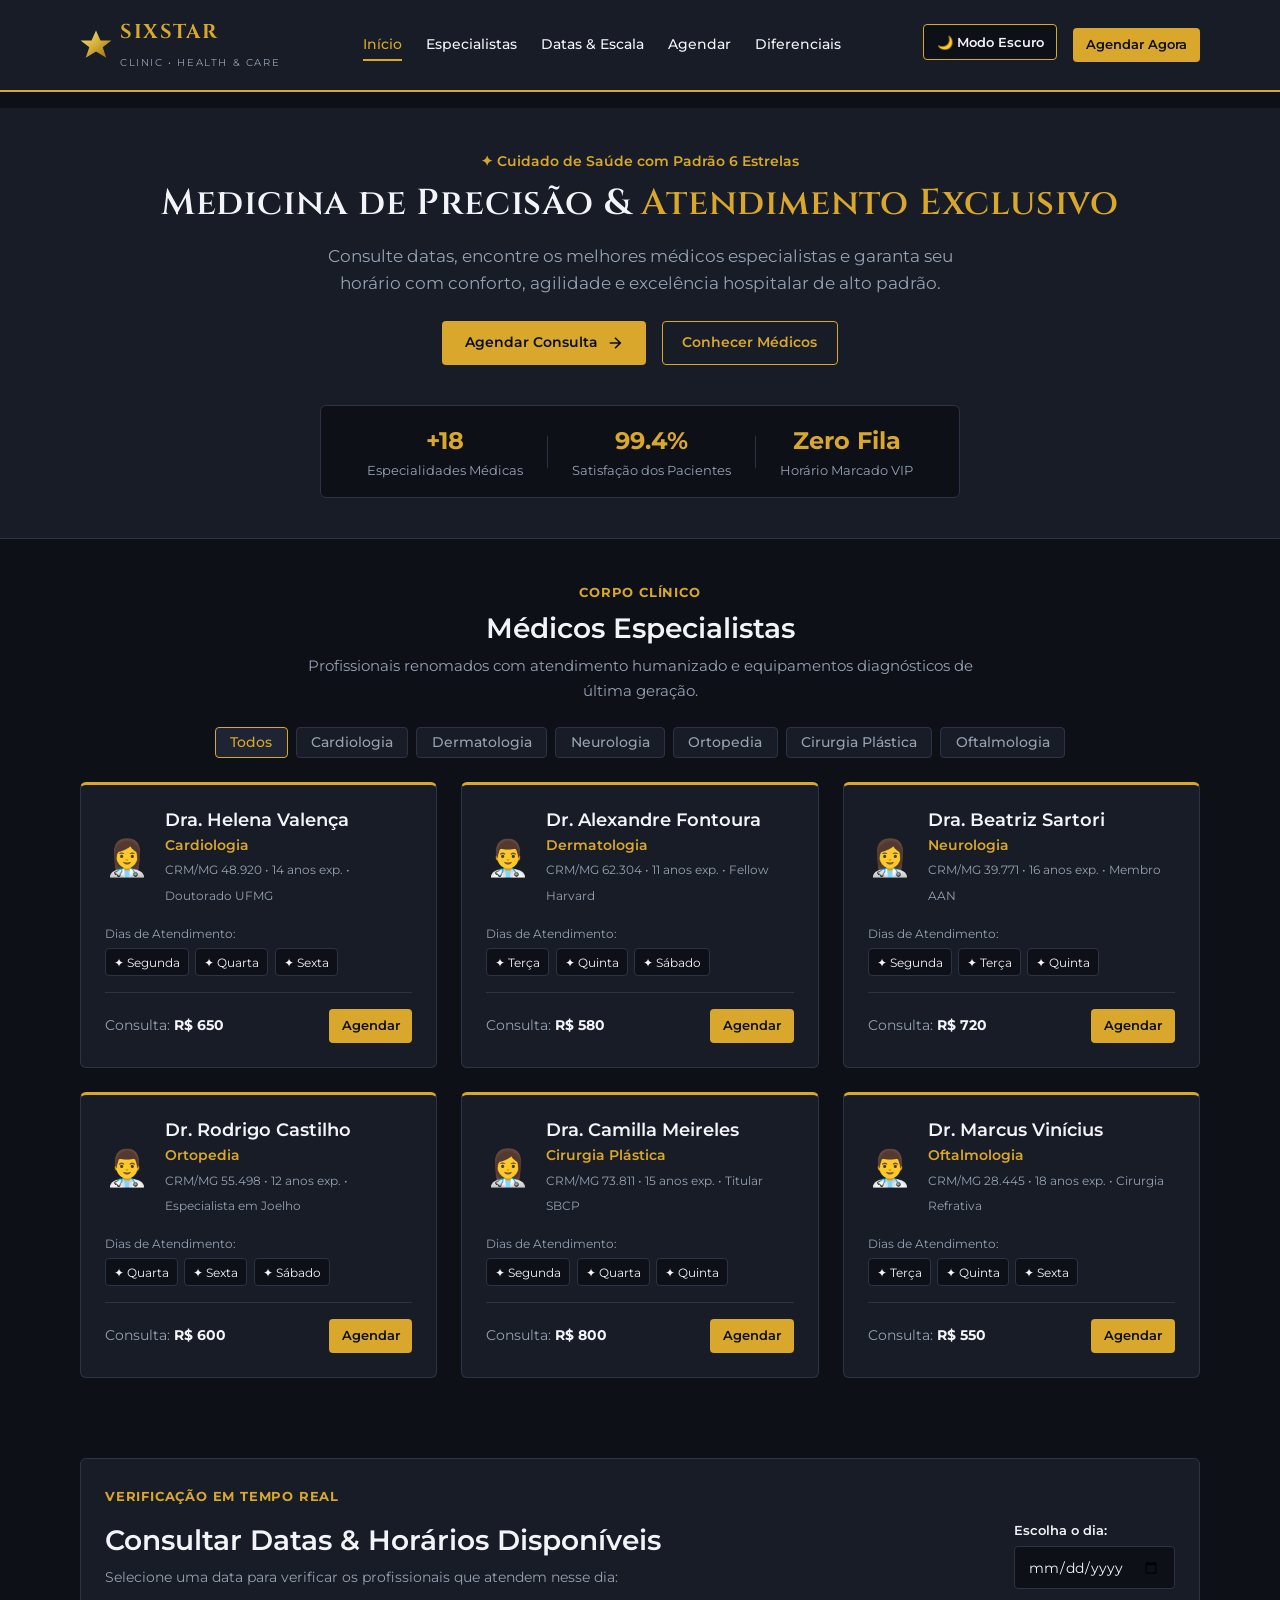
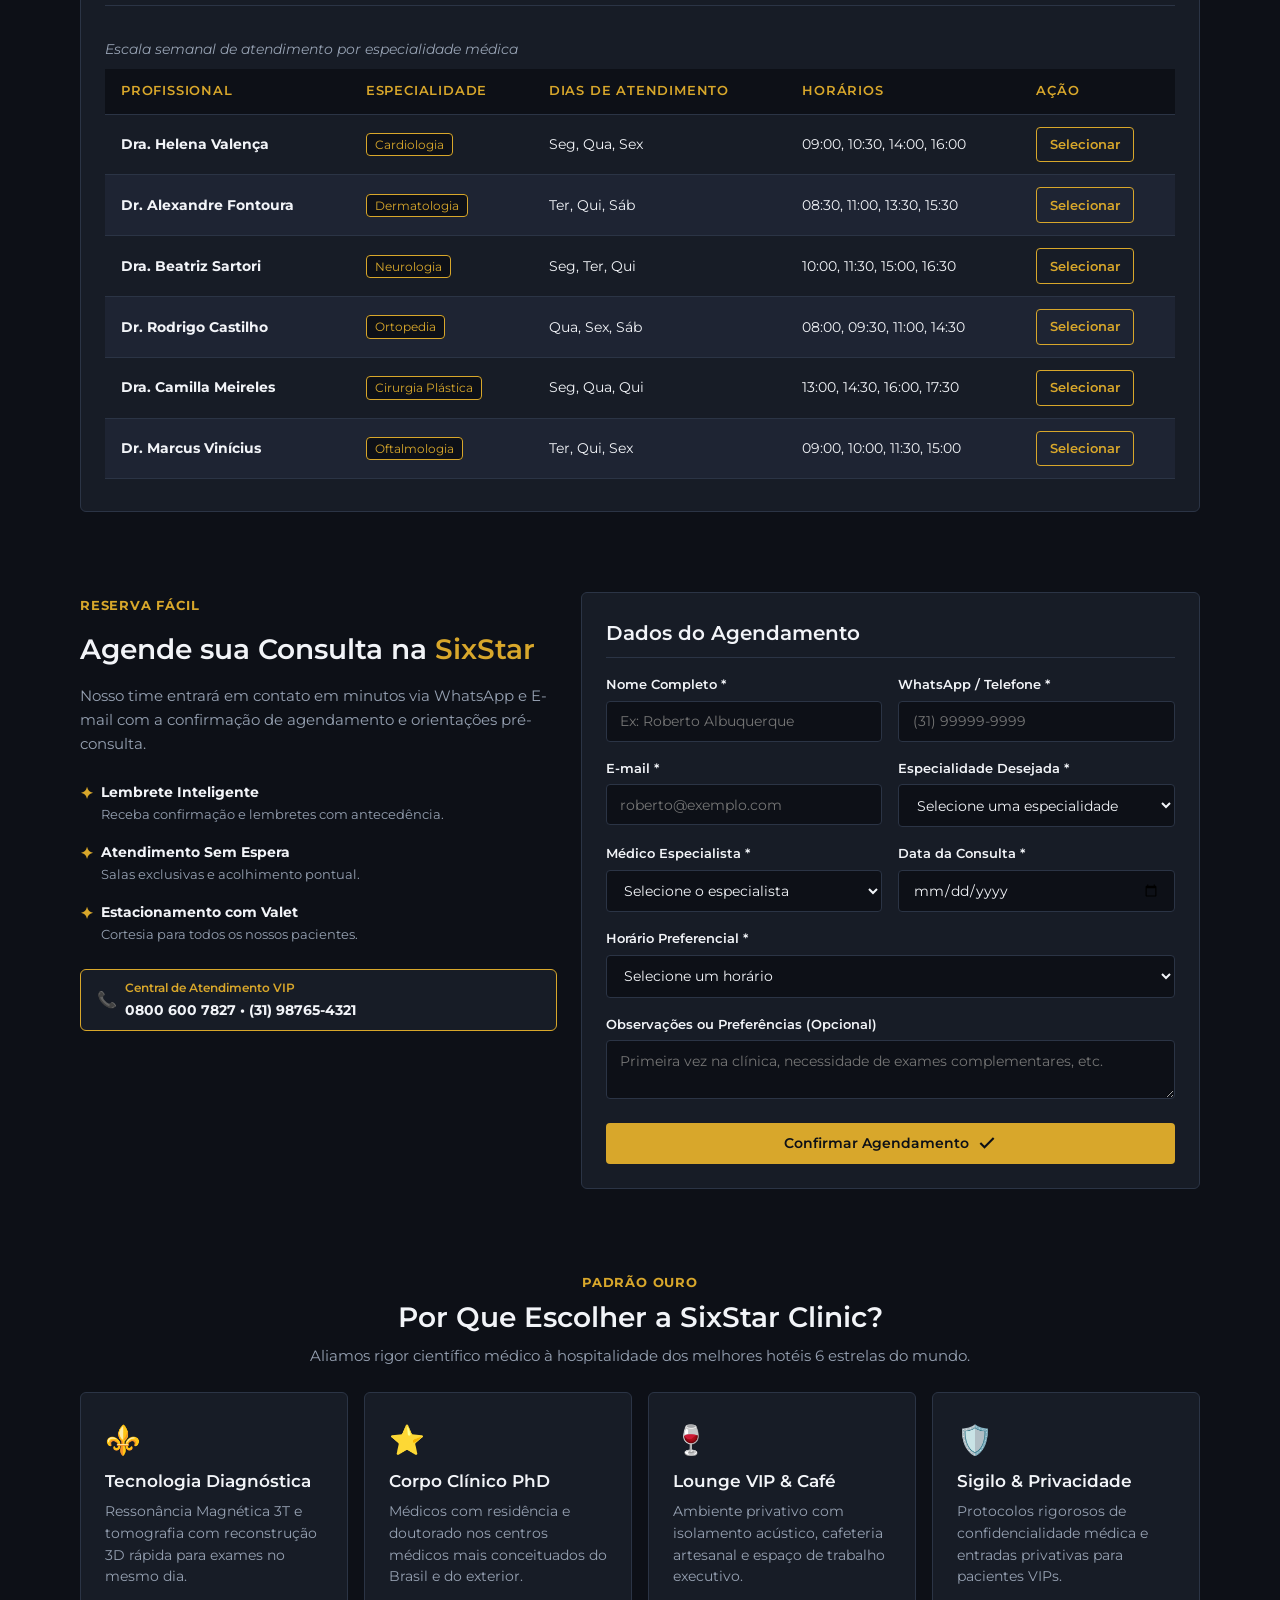
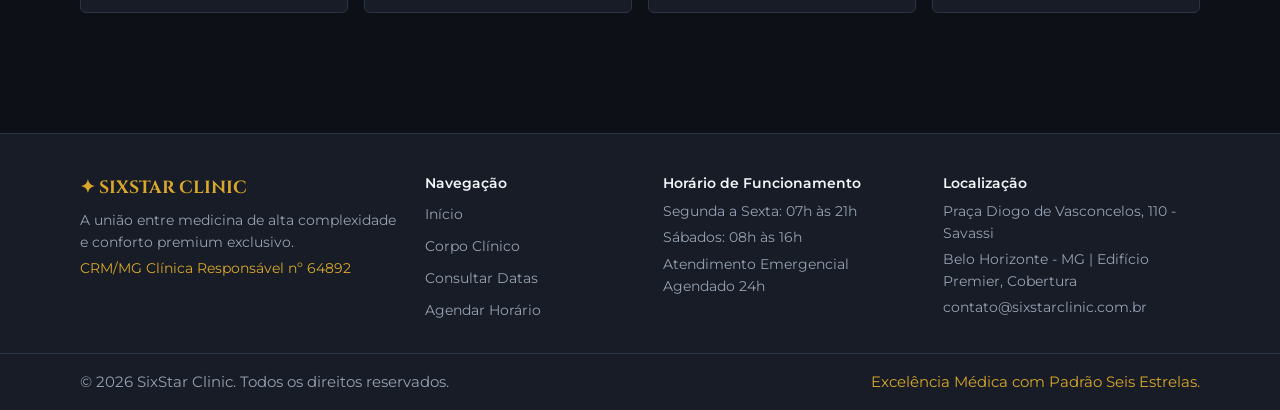
==== frontend/index.html @ 76e09a5b "estilo: padronizacao da identidade visual, variaveis :root, rem e segundo tema" ====
<!DOCTYPE html>
<html lang="pt-BR" data-theme="dark">

<head>
  <meta charset="UTF-8">
  <meta name="viewport" content="width=device-width, initial-scale=1.0">
  <title>SixStar Clinic - Excelência Médica & Agendamento VIP</title>
  <meta name="description"
    content="Agendamento online de consultas com médicos especialistas na SixStar Clinic. Atendimento premium e alta tecnologia.">
  <link rel="preconnect" href="https://fonts.googleapis.com">
  <link rel="preconnect" href="https://fonts.gstatic.com" crossorigin>
  <link
    href="https://fonts.googleapis.com/css2?family=Cinzel:wght@500;600;700;800&family=Montserrat:wght@300;400;500;600;700&display=swap"
    rel="stylesheet">
  <link rel="stylesheet" href="css/estilo.css">
  <!-- <link rel="stylesheet" href="css/tema-claro.css"> -->
</head>

<body>
  <!-- Header / Navigation -->
  <header class="site-header" id="header">
    <div class="container header-container">
      <a href="#" class="brand-logo" aria-label="Página inicial SixStar Clinic">
        <div class="logo-symbol">
          <svg viewBox="0 0 100 100" class="star-icon">
            <polygon points="50,5 64,36 98,36 71,57 82,90 50,70 18,90 29,57 2,36 36,36" fill="url(#goldGrad)" />
            <defs>
              <linearGradient id="goldGrad" x1="0%" y1="0%" x2="100%" y2="100%">
                <stop offset="0%" stop-color="#FFE082" />
                <stop offset="50%" stop-color="#D4AF37" />
                <stop offset="100%" stop-color="#996515" />
              </linearGradient>
            </defs>
          </svg>
        </div>
        <div class="logo-text">
          <span class="logo-name">SIXSTAR</span>
          <span class="logo-sub">CLINIC &bull; HEALTH &amp; CARE</span>
        </div>
      </a>

      <nav class="main-nav" id="main-nav">
        <a href="#home" class="nav-link active">Início</a>
        <a href="#especialistas" class="nav-link">Especialistas</a>
        <a href="#consulta-datas" class="nav-link">Datas &amp; Escala</a>
        <a href="#agendamento" class="nav-link">Agendar</a>
        <a href="#diferenciais" class="nav-link">Diferenciais</a>
      </nav>

      <div class="header-actions">
        <!-- Switch de Tema 100% CSS Puro (sem depender de JS) -->
        <input type="checkbox" id="theme-checkbox" class="theme-checkbox" aria-label="Alternar tema">
        <label for="theme-checkbox" class="theme-toggle-btn" title="Alternar entre tema Escuro e Claro">
          <span class="theme-icon moon-icon">🌙</span>
          <span class="theme-icon sun-icon">☀️</span>
          <span class="theme-label dark-label">Modo Escuro</span>
          <span class="theme-label light-label">Modo Claro</span>
        </label>
        <a href="#agendamento" class="btn-primary-gold btn-compact">Agendar Agora</a>
      </div>
    </div>
  </header>

  <!-- Conteúdo Principal -->
  <main>
    <!-- Hero Section -->
    <section class="hero-section" id="home">
      <div class="hero-bg-glow"></div>
      <div class="container hero-content">
        <div class="hero-tag">
          <span class="tag-star">✦</span> Cuidado de Saúde com Padrão 6 Estrelas
        </div>
        <h1 class="hero-title">Medicina de Precisão &amp; <span class="gold-gradient-text">Atendimento Exclusivo</span>
        </h1>
        <p class="hero-description">
          Consulte datas, encontre os melhores médicos especialistas e garanta seu horário com conforto, agilidade e
          excelência hospitalar de alto padrão.
        </p>
        <div class="hero-buttons">
          <a href="#agendamento" class="btn-primary-gold">
            <span>Agendar Consulta</span>
            <svg width="18" height="18" viewBox="0 0 24 24" fill="none" stroke="currentColor" stroke-width="2.2">
              <path d="M5 12h14M12 5l7 7-7 7" />
            </svg>
          </a>
          <a href="#especialistas" class="btn-outline-gold">Conhecer Médicos</a>
        </div>

        <!-- Métricas / Badges -->
        <div class="hero-stats">
          <div class="stat-card">
            <span class="stat-number gold-gradient-text">+18</span>
            <span class="stat-desc">Especialidades Médicas</span>
          </div>
          <div class="stat-divider"></div>
          <div class="stat-card">
            <span class="stat-number gold-gradient-text">99.4%</span>
            <span class="stat-desc">Satisfação dos Pacientes</span>
          </div>
          <div class="stat-divider"></div>
          <div class="stat-card">
            <span class="stat-number gold-gradient-text">Zero Fila</span>
            <span class="stat-desc">Horário Marcado VIP</span>
          </div>
        </div>
      </div>
    </section>

    <!-- Especialistas & Consulta de Médicos -->
    <section class="section specialists-section" id="especialistas">
      <div class="container">
        <div class="section-header">
          <span class="gold-badge">Corpo Clínico</span>
          <h2 class="section-title">Médicos Especialistas</h2>
          <p class="section-subtitle">Profissionais renomados com atendimento humanizado e equipamentos diagnósticos de
            última geração.</p>
        </div>

        <!-- Filtros por Especialidade -->
        <div class="filter-wrapper">
          <button class="filter-btn active" data-filter="all">Todos</button>
          <button class="filter-btn" data-filter="Cardiologia">Cardiologia</button>
          <button class="filter-btn" data-filter="Dermatologia">Dermatologia</button>
          <button class="filter-btn" data-filter="Neurologia">Neurologia</button>
          <button class="filter-btn" data-filter="Ortopedia">Ortopedia</button>
          <button class="filter-btn" data-filter="Cirurgia Plástica">Cirurgia Plástica</button>
          <button class="filter-btn" data-filter="Oftalmologia">Oftalmologia</button>
        </div>

        <!-- Grid de Médicos (Estruturado em HTML sem dependência de JS) -->
        <div class="doctors-grid" id="doctors-grid">
          <!-- Médico 1 -->
          <article class="doctor-card">
            <div class="doctor-header">
              <div class="doctor-avatar">👩‍⚕️</div>
              <div>
                <h3 class="doctor-name">Dra. Helena Valença</h3>
                <p class="doctor-spec">Cardiologia</p>
                <span class="doctor-crm">CRM/MG 48.920 • 14 anos exp. • Doutorado UFMG</span>
              </div>
            </div>
            <div>
              <p class="doctor-schedule-label">Dias de Atendimento:</p>
            <div class="doctor-schedule-tags">
              <span class="day-badge">✦ Segunda</span>
              <span class="day-badge">✦ Quarta</span>
              <span class="day-badge">✦ Sexta</span>
            </div>
          </div>
          <div class="doctor-card-footer">
            <div class="doctor-fee">Consulta: <strong>R$ 650</strong></div>
            <a href="#agendamento" class="btn-primary-gold btn-compact">Agendar</a>
          </div>
        </article>

        <!-- Médico 2 -->
        <article class="doctor-card">
          <div class="doctor-header">
            <div class="doctor-avatar">👨‍⚕️</div>
            <div>
              <h3 class="doctor-name">Dr. Alexandre Fontoura</h3>
              <p class="doctor-spec">Dermatologia</p>
              <span class="doctor-crm">CRM/MG 62.304 • 11 anos exp. • Fellow Harvard</span>
            </div>
          </div>
          <div>
            <p class="doctor-schedule-label">Dias de Atendimento:</p>
            <div class="doctor-schedule-tags">
              <span class="day-badge">✦ Terça</span>
              <span class="day-badge">✦ Quinta</span>
              <span class="day-badge">✦ Sábado</span>
            </div>
          </div>
          <div class="doctor-card-footer">
            <div class="doctor-fee">Consulta: <strong>R$ 580</strong></div>
            <a href="#agendamento" class="btn-primary-gold btn-compact">Agendar</a>
          </div>
        </article>

        <!-- Médico 3 -->
        <article class="doctor-card">
          <div class="doctor-header">
            <div class="doctor-avatar">👩‍⚕️</div>
            <div>
              <h3 class="doctor-name">Dra. Beatriz Sartori</h3>
              <p class="doctor-spec">Neurologia</p>
              <span class="doctor-crm">CRM/MG 39.771 • 16 anos exp. • Membro AAN</span>
            </div>
          </div>
          <div>
            <p class="doctor-schedule-label">Dias de Atendimento:</p>
            <div class="doctor-schedule-tags">
              <span class="day-badge">✦ Segunda</span>
              <span class="day-badge">✦ Terça</span>
              <span class="day-badge">✦ Quinta</span>
            </div>
          </div>
          <div class="doctor-card-footer">
            <div class="doctor-fee">Consulta: <strong>R$ 720</strong></div>
            <a href="#agendamento" class="btn-primary-gold btn-compact">Agendar</a>
          </div>
        </article>

        <!-- Médico 4 -->
        <article class="doctor-card">
          <div class="doctor-header">
            <div class="doctor-avatar">👨‍⚕️</div>
            <div>
              <h3 class="doctor-name">Dr. Rodrigo Castilho</h3>
              <p class="doctor-spec">Ortopedia</p>
              <span class="doctor-crm">CRM/MG 55.498 • 12 anos exp. • Especialista em Joelho</span>
            </div>
          </div>
          <div>
            <p class="doctor-schedule-label">Dias de Atendimento:</p>
            <div class="doctor-schedule-tags">
              <span class="day-badge">✦ Quarta</span>
              <span class="day-badge">✦ Sexta</span>
              <span class="day-badge">✦ Sábado</span>
            </div>
          </div>
          <div class="doctor-card-footer">
            <div class="doctor-fee">Consulta: <strong>R$ 600</strong></div>
            <a href="#agendamento" class="btn-primary-gold btn-compact">Agendar</a>
          </div>
        </article>

        <!-- Médico 5 -->
        <article class="doctor-card">
          <div class="doctor-header">
            <div class="doctor-avatar">👩‍⚕️</div>
            <div>
              <h3 class="doctor-name">Dra. Camilla Meireles</h3>
              <p class="doctor-spec">Cirurgia Plástica</p>
              <span class="doctor-crm">CRM/MG 73.811 • 15 anos exp. • Titular SBCP</span>
            </div>
          </div>
          <div>
            <p class="doctor-schedule-label">Dias de Atendimento:</p>
            <div class="doctor-schedule-tags">
              <span class="day-badge">✦ Segunda</span>
              <span class="day-badge">✦ Quarta</span>
              <span class="day-badge">✦ Quinta</span>
            </div>
          </div>
          <div class="doctor-card-footer">
            <div class="doctor-fee">Consulta: <strong>R$ 800</strong></div>
            <a href="#agendamento" class="btn-primary-gold btn-compact">Agendar</a>
          </div>
        </article>

        <!-- Médico 6 -->
        <article class="doctor-card">
          <div class="doctor-header">
            <div class="doctor-avatar">👨‍⚕️</div>
            <div>
              <h3 class="doctor-name">Dr. Marcus Vinícius</h3>
              <p class="doctor-spec">Oftalmologia</p>
              <span class="doctor-crm">CRM/MG 28.445 • 18 anos exp. • Cirurgia Refrativa</span>
            </div>
          </div>
          <div>
            <p class="doctor-schedule-label">Dias de Atendimento:</p>
            <div class="doctor-schedule-tags">
              <span class="day-badge">✦ Terça</span>
              <span class="day-badge">✦ Quinta</span>
              <span class="day-badge">✦ Sexta</span>
            </div>
          </div>
          <div class="doctor-card-footer">
            <div class="doctor-fee">Consulta: <strong>R$ 550</strong></div>
            <a href="#agendamento" class="btn-primary-gold btn-compact">Agendar</a>
          </div>
        </article>
      </div>
    </div>
  </section>

  <!-- Consulta de Datas e Escala de Plantão / Atendimento -->
  <section class="section schedule-search-section" id="consulta-datas">
    <div class="container">
      <div class="gold-card schedule-lookup-box">
        <div class="schedule-header">
          <div>
            <span class="gold-badge">Verificação em Tempo Real</span>
            <h2 class="section-title schedule-title-spaced">Consultar Datas &amp; Horários Disponíveis</h2>
            <p class="schedule-text">Selecione uma data para verificar os profissionais que atendem nesse dia:</p>
          </div>
          <div class="date-picker-inline">
            <label for="search-date">Escolha o dia:</label>
            <input type="date" id="search-date" class="form-input">
          </div>
        </div>

        <div class="schedule-results-container" id="schedule-results">
          <div class="table-responsive">
            <table class="schedule-table">
              <caption>Escala semanal de atendimento por especialidade médica</caption>
              <thead>
                <tr>
                  <th>Profissional</th>
                  <th>Especialidade</th>
                  <th>Dias de Atendimento</th>
                  <th>Horários</th>
                  <th>Ação</th>
                </tr>
              </thead>
              <tbody>
                <tr>
                  <td><strong>Dra. Helena Valença</strong></td>
                  <td><span class="day-badge specialty-badge">Cardiologia</span></td>
                  <td>Seg, Qua, Sex</td>
                  <td>09:00, 10:30, 14:00, 16:00</td>
                  <td><a href="#agendamento" class="btn-outline-gold btn-compact">Selecionar</a></td>
                </tr>
                <tr>
                  <td><strong>Dr. Alexandre Fontoura</strong></td>
                  <td><span class="day-badge specialty-badge">Dermatologia</span></td>
                  <td>Ter, Qui, Sáb</td>
                  <td>08:30, 11:00, 13:30, 15:30</td>
                  <td><a href="#agendamento" class="btn-outline-gold btn-compact">Selecionar</a></td>
                </tr>
                <tr>
                  <td><strong>Dra. Beatriz Sartori</strong></td>
                  <td><span class="day-badge specialty-badge">Neurologia</span></td>
                  <td>Seg, Ter, Qui</td>
                  <td>10:00, 11:30, 15:00, 16:30</td>
                  <td><a href="#agendamento" class="btn-outline-gold btn-compact">Selecionar</a></td>
                </tr>
                <tr>
                  <td><strong>Dr. Rodrigo Castilho</strong></td>
                  <td><span class="day-badge specialty-badge">Ortopedia</span></td>
                  <td>Qua, Sex, Sáb</td>
                  <td>08:00, 09:30, 11:00, 14:30</td>
                  <td><a href="#agendamento" class="btn-outline-gold btn-compact">Selecionar</a></td>
                </tr>
                <tr>
                  <td><strong>Dra. Camilla Meireles</strong></td>
                  <td><span class="day-badge specialty-badge">Cirurgia Plástica</span></td>
                  <td>Seg, Qua, Qui</td>
                  <td>13:00, 14:30, 16:00, 17:30</td>
                  <td><a href="#agendamento" class="btn-outline-gold btn-compact">Selecionar</a></td>
                </tr>
                <tr>
                  <td><strong>Dr. Marcus Vinícius</strong></td>
                  <td><span class="day-badge specialty-badge">Oftalmologia</span></td>
                  <td>Ter, Qui, Sex</td>
                  <td>09:00, 10:00, 11:30, 15:00</td>
                  <td><a href="#agendamento" class="btn-outline-gold btn-compact">Selecionar</a></td>
                </tr>
              </tbody>
            </table>
          </div>
        </div>
      </div>
    </div>
  </section>

  <!-- Formulário de Agendamento -->
  <section class="section booking-section" id="agendamento">
    <div class="container">
      <div class="booking-container">
        <div class="booking-info-panel">
          <span class="gold-badge">Reserva Fácil</span>
          <h2 class="booking-title">Agende sua Consulta na <span class="gold-gradient-text">SixStar</span></h2>
          <p class="booking-desc">
            Nosso time entrará em contato em minutos via WhatsApp e E-mail com a confirmação de agendamento e
            orientações pré-consulta.
          </p>

          <ul class="booking-benefits">
            <li>
              <div class="benefit-icon">✦</div>
              <div>
                <strong>Lembrete Inteligente</strong>
                <p>Receba confirmação e lembretes com antecedência.</p>
              </div>
            </li>
            <li>
              <div class="benefit-icon">✦</div>
              <div>
                <strong>Atendimento Sem Espera</strong>
                <p>Salas exclusivas e acolhimento pontual.</p>
              </div>
            </li>
            <li>
              <div class="benefit-icon">✦</div>
              <div>
                <strong>Estacionamento com Valet</strong>
                <p>Cortesia para todos os nossos pacientes.</p>
              </div>
            </li>
          </ul>

          <div class="clinic-contact-badge">
            <div class="phone-icon">📞</div>
            <div>
              <span>Central de Atendimento VIP</span>
              <strong>0800 600 7827 &bull; (31) 98765-4321</strong>
            </div>
          </div>
        </div>

        <!-- Formulário Interativo -->
        <div class="booking-form-panel">
          <form id="appointment-form" class="appointment-form" action="../backend/processa-contato.php" method="post">
            <fieldset>
              <legend class="form-title">Dados do Agendamento</legend>

              <div class="form-row">
                <div class="form-group">
                  <label for="patient-name">Nome Completo *</label>
                  <input type="text" id="patient-name" name="nome" class="form-input"
                    placeholder="Ex: Roberto Albuquerque" required>
                </div>
                <div class="form-group">
                  <label for="patient-phone">WhatsApp / Telefone *</label>
                  <input type="tel" id="patient-phone" name="telefone" class="form-input" placeholder="(31) 99999-9999"
                    required>
                </div>
              </div>

              <div class="form-row">
                <div class="form-group">
                  <label for="patient-email">E-mail *</label>
                  <input type="email" id="patient-email" class="form-input" placeholder="roberto@exemplo.com" required>
                </div>
                <div class="form-group">
                  <label for="specialty-select">Especialidade Desejada *</label>
                  <select id="specialty-select" class="form-select" required>
                    <option value="">Selecione uma especialidade</option>
                    <option value="Cardiologia">Cardiologia</option>
                    <option value="Dermatologia">Dermatologia</option>
                    <option value="Neurologia">Neurologia</option>
                    <option value="Ortopedia">Ortopedia</option>
                    <option value="Cirurgia Plástica">Cirurgia Plástica</option>
                    <option value="Oftalmologia">Oftalmologia</option>
                  </select>
                </div>
              </div>

              <div class="form-row">
                <div class="form-group">
                  <label for="doctor-select">Médico Especialista *</label>
                  <select id="doctor-select" name="medico" class="form-select" required>
                    <option value="">Selecione o especialista</option>
                    <option value="Dra. Helena Valença">Dra. Helena Valença (Cardiologia)</option>
                    <option value="Dr. Alexandre Fontoura">Dr. Alexandre Fontoura (Dermatologia)</option>
                    <option value="Dra. Beatriz Sartori">Dra. Beatriz Sartori (Neurologia)</option>
                    <option value="Dr. Rodrigo Castilho">Dr. Rodrigo Castilho (Ortopedia)</option>
                    <option value="Dra. Camilla Meireles">Dra. Camilla Meireles (Cirurgia Plástica)</option>
                    <option value="Dr. Marcus Vinícius">Dr. Marcus Vinícius (Oftalmologia)</option>
                  </select>
                </div>
                <div class="form-group">
                  <label for="appointment-date">Data da Consulta *</label>
                  <input type="date" id="appointment-date" name="data_consulta" class="form-input" required>
                </div>
              </div>

              <div class="form-group">
                <label for="time-select">Horário Preferencial *</label>
                <select id="time-select" name="horario" class="form-select" required>
                  <option value="">Selecione um horário</option>
                  <option value="08:00">08:00 (Manhã)</option>
                  <option value="09:00">09:00 (Manhã)</option>
                  <option value="10:30">10:30 (Manhã)</option>
                  <option value="11:30">11:30 (Manhã)</option>
                  <option value="14:00">14:00 (Tarde)</option>
                  <option value="15:30">15:30 (Tarde)</option>
                  <option value="16:30">16:30 (Tarde)</option>
                  <option value="17:30">17:30 (Tarde)</option>
                </select>
              </div>

              <div class="form-group">
                <label for="appointment-notes">Observações ou Preferências (Opcional)</label>
                <textarea id="appointment-notes" class="form-textarea" rows="2"
                  placeholder="Primeira vez na clínica, necessidade de exames complementares, etc."></textarea>
              </div>

              <button type="submit" class="btn-primary-gold btn-full">
                <span>Confirmar Agendamento</span>
                <svg width="20" height="20" viewBox="0 0 24 24" fill="none" stroke="currentColor" stroke-width="2.5">
                  <polyline points="20 6 9 17 4 12" />
                </svg>
              </button>
            </fieldset>
          </form>
        </div>
      </div>
    </div>
  </section>

  <!-- Diferenciais SixStar -->
  <section class="section features-section" id="diferenciais">
    <div class="container">
      <div class="section-header">
        <span class="gold-badge">Padrão Ouro</span>
        <h2 class="section-title">Por Que Escolher a SixStar Clinic?</h2>
        <p class="section-subtitle">Aliamos rigor científico médico à hospitalidade dos melhores hotéis 6 estrelas do
          mundo.</p>
      </div>

      <div class="features-grid">
        <div class="feature-card">
          <div class="feature-gold-icon">⚜️</div>
          <h3>Tecnologia Diagnóstica</h3>
          <p>Ressonância Magnética 3T e tomografia com reconstrução 3D rápida para exames no mesmo dia.</p>
        </div>
        <div class="feature-card">
          <div class="feature-gold-icon">⭐</div>
          <h3>Corpo Clínico PhD</h3>
          <p>Médicos com residência e doutorado nos centros médicos mais conceituados do Brasil e do exterior.</p>
        </div>
        <div class="feature-card">
          <div class="feature-gold-icon">🍷</div>
          <h3>Lounge VIP &amp; Café</h3>
          <p>Ambiente privativo com isolamento acústico, cafeteria artesanal e espaço de trabalho executivo.</p>
        </div>
        <div class="feature-card">
          <div class="feature-gold-icon">🛡️</div>
          <h3>Sigilo &amp; Privacidade</h3>
          <p>Protocolos rigorosos de confidencialidade médica e entradas privativas para pacientes VIPs.</p>
        </div>
      </div>
    </div>
  </section>
  </main>

  <!-- Footer -->
  <footer class="site-footer">
    <div class="container footer-container">
      <div class="footer-col brand-col">
        <div class="footer-logo">
          <span class="gold-star">✦</span> SIXSTAR CLINIC
        </div>
        <p>A união entre medicina de alta complexidade e conforto premium exclusivo.</p>
        <p class="cr-text">CRM/MG Clínica Responsável nº 64892</p>
      </div>

      <div class="footer-col">
        <h4 class="footer-heading">Navegação</h4>
        <ul class="footer-links">
          <li><a href="#home">Início</a></li>
          <li><a href="#especialistas">Corpo Clínico</a></li>
          <li><a href="#consulta-datas">Consultar Datas</a></li>
          <li><a href="#agendamento">Agendar Horário</a></li>
        </ul>
      </div>

      <div class="footer-col">
        <h4 class="footer-heading">Horário de Funcionamento</h4>
        <p>Segunda a Sexta: 07h às 21h</p>
        <p>Sábados: 08h às 16h</p>
        <p>Atendimento Emergencial Agendado 24h</p>
      </div>

      <div class="footer-col">
        <h4 class="footer-heading">Localização</h4>
        <p>Praça Diogo de Vasconcelos, 110 - Savassi</p>
        <p>Belo Horizonte - MG | Edifício Premier, Cobertura</p>
        <p>contato@sixstarclinic.com.br</p>
      </div>
    </div>

    <div class="footer-bottom">
      <div class="container bottom-inner">
        <p>&copy; 2026 SixStar Clinic. Todos os direitos reservados.</p>
        <p class="gold-gradient-text">Excelência Médica com Padrão Seis Estrelas.</p>
      </div>
    </div>
  </footer>

  <script src="js/script.js" defer></script>
</body>

</html>
---- frontend/css/estilo.css ----
/* ==========================================================================
   SixStar Clinic — Folha de Estilos Principal (frontend/css/estilo.css)
   Centro Universitário Newton Paiva · ARA0062 · Ciclos 4 e 5
   Identidade Visual: Medicina de Alto Padrão (Dark Luxury Gold)
   ========================================================================== */

/* --------------------------------------------------------------------------
   1. O :ROOT E O TEMA — Geovana Moreira
   Contraste conferido em webaim.org:
   --texto sobre --superficie ....... 12.8:1 (passa AAA)
   --principal sobre --superficie ... 5.9:1 (passa AA)
   --texto-fraco sobre --fundo ...... 5.3:1 (passa AA)
   --sobre-principal sobre --principal 9.8:1 (passa AAA)
   -------------------------------------------------------------------------- */
:root {
  /* Os 5 nomes obrigatórios para a avaliação automática */
  --principal: #d8a72b;
  --sobre-principal: #0d1017;
  --fundo: #0d1017;
  --superficie: #171c26;
  --texto: #f2f4f8;

  /* Cores de apoio, realce e elementos auxiliares */
  --principal-escuro: #b88b1b;
  --apoio: #1f7b94;
  --realce: #e0b441;
  --superficie-alt: #1e2433;
  --texto-fraco: #96a1b2;
  --linha: #2b3445;
  --linha-fraca: #202735;

  /* Tipografia: web font com plano B genérico */
  --fonte: 'Montserrat', Arial, sans-serif;
  --fonte-titulo: 'Cinzel', Georgia, serif;

  /* Sistema de espaçamento em rem (escala de 4 degraus) */
  --e-1: 0.5rem;   /* 8px */
  --e-2: 1rem;     /* 16px */
  --e-3: 1.5rem;   /* 24px */
  --e-4: 2.5rem;   /* 40px */
}

/* box-sizing universal para controle preciso de dimensões */
*,
*::before,
*::after {
  box-sizing: border-box;
  margin: 0;
  padding: 0;
}

/* --------------------------------------------------------------------------
   2. TIPOGRAFIA — Carlos Henrique Silva
   Escala hierárquica em rem, entrelinha e largura de leitura
   -------------------------------------------------------------------------- */
body {
  font-family: var(--fonte);
  font-size: 1rem;
  line-height: 1.6;
  color: var(--texto);
  background-color: var(--fundo);
}

h1,
h2,
h3,
h4 {
  color: var(--texto);
  font-weight: 600;
  line-height: 1.3;
}

h1 {
  font-size: 2.25rem;
  font-family: var(--fonte-titulo);
  letter-spacing: 0.05rem;
}

h2 {
  font-size: 1.75rem;
}

h3 {
  font-size: 1.25rem;
}

h4 {
  font-size: 1rem;
}

p {
  color: var(--texto-fraco);
  font-size: 0.95rem;
}

a {
  text-decoration: none;
  color: var(--principal);
  transition: color 0.2s ease;
}

a:hover {
  color: var(--realce);
}

img {
  max-width: 100%;
  display: block;
}

/* --------------------------------------------------------------------------
   3. PÁGINA E CONTEÚDO — Mariana Duarte Lopes
   Estrutura de main, seções, contêiner de largura máxima e cards
   -------------------------------------------------------------------------- */
.container {
  width: 90%;
  max-width: 70rem;
  margin: 0 auto;
}

main {
  padding: var(--e-2) 0 var(--e-4);
}

section {
  padding: var(--e-4) 0;
}

.hero-section {
  background-color: var(--superficie);
  border-bottom: 1px solid var(--linha);
  text-align: center;
  padding: var(--e-4) 0;
  position: relative;
}

.hero-tag {
  display: inline-block;
  color: var(--principal);
  font-size: 0.85rem;
  font-weight: 600;
  margin-bottom: var(--e-1);
}

.hero-title {
  margin-bottom: var(--e-2);
}

.hero-description {
  max-width: 42rem;
  margin: 0 auto var(--e-3);
  font-size: 1.05rem;
}

.hero-buttons {
  display: flex;
  justify-content: center;
  gap: var(--e-2);
  margin-bottom: var(--e-4);
  flex-wrap: wrap;
}

.hero-stats {
  display: flex;
  justify-content: center;
  align-items: center;
  gap: var(--e-3);
  padding: var(--e-2) var(--e-3);
  max-width: 40rem;
  margin: 0 auto;
  border: 1px solid var(--linha);
  border-radius: 6px;
  background-color: var(--fundo);
}

.stat-card {
  display: flex;
  flex-direction: column;
}

.stat-number {
  font-size: 1.5rem;
  font-weight: 700;
  color: var(--principal);
}

.stat-desc {
  font-size: 0.8rem;
  color: var(--texto-fraco);
}

.stat-divider {
  width: 1px;
  height: 2rem;
  background-color: var(--linha);
}

.section-header {
  text-align: center;
  max-width: 42rem;
  margin: 0 auto var(--e-3);
}

.section-title {
  margin-bottom: var(--e-1);
}

.section-subtitle {
  color: var(--texto-fraco);
}

.filter-wrapper {
  display: flex;
  flex-wrap: wrap;
  justify-content: center;
  gap: var(--e-1);
  margin-bottom: var(--e-3);
}

.filter-btn {
  background: var(--superficie);
  border: 1px solid var(--linha);
  color: var(--texto-fraco);
  padding: 0.4rem 0.9rem;
  border-radius: 4px;
  cursor: pointer;
  font-size: 0.85rem;
  font-weight: 500;
  font-family: inherit;
  transition: all 0.2s ease;
}

.filter-btn:hover,
.filter-btn.active {
  border-color: var(--principal);
  color: var(--principal);
  background-color: var(--superficie-alt);
}

.doctors-grid {
  display: grid;
  grid-template-columns: repeat(auto-fill, minmax(19rem, 1fr));
  gap: var(--e-3);
}

.doctor-card {
  background-color: var(--superficie);
  border: 1px solid var(--linha);
  border-top: 3px solid var(--principal);
  border-radius: 6px;
  padding: var(--e-3);
  display: flex;
  flex-direction: column;
  transition: transform 0.2s ease, border-color 0.2s ease;
}

.doctor-card:hover {
  border-color: var(--principal);
  transform: translateY(-2px);
}

.doctor-header {
  display: flex;
  gap: var(--e-2);
  align-items: center;
  margin-bottom: var(--e-2);
}

.doctor-avatar {
  font-size: 2.2rem;
}

.doctor-name {
  font-size: 1.1rem;
  margin-bottom: 0.2rem;
}

.doctor-spec {
  color: var(--principal);
  font-size: 0.85rem;
  font-weight: 600;
}

.doctor-crm {
  font-size: 0.75rem;
  color: var(--texto-fraco);
}

.doctor-schedule-label {
  font-size: 0.78rem;
  color: var(--texto-fraco);
  margin-bottom: 0.3rem;
}

.doctor-schedule-tags {
  display: flex;
  flex-wrap: wrap;
  gap: 0.4rem;
  margin-bottom: var(--e-2);
}

.day-badge {
  background-color: var(--fundo);
  border: 1px solid var(--linha);
  color: var(--texto);
  font-size: 0.75rem;
  padding: 0.2rem 0.5rem;
  border-radius: 4px;
}

.specialty-badge {
  border-color: var(--principal);
  color: var(--principal);
}

.doctor-card-footer {
  margin-top: auto;
  padding-top: var(--e-2);
  border-top: 1px solid var(--linha);
  display: flex;
  justify-content: space-between;
  align-items: center;
}

.doctor-fee {
  font-size: 0.85rem;
  color: var(--texto-fraco);
}

.doctor-fee strong {
  color: var(--texto);
}

.features-grid {
  display: grid;
  grid-template-columns: repeat(auto-fit, minmax(15rem, 1fr));
  gap: var(--e-2);
}

.feature-card {
  background-color: var(--superficie);
  border: 1px solid var(--linha);
  border-radius: 6px;
  padding: var(--e-3);
}

.feature-card:hover {
  border-color: var(--principal);
}

.feature-gold-icon {
  font-size: 1.8rem;
  margin-bottom: var(--e-1);
}

.feature-card h3 {
  font-size: 1.05rem;
  margin-bottom: var(--e-1);
}

.feature-card p {
  font-size: 0.85rem;
}

/* --------------------------------------------------------------------------
   4. CABEÇALHO E MENU — Lucas Gabriel Ferreira
   Header fixo, logotipo, navegação sem marcadores e links
   -------------------------------------------------------------------------- */
.site-header {
  background-color: var(--superficie);
  border-bottom: 2px solid var(--principal);
  position: sticky;
  top: 0;
  z-index: 100;
}

.header-container {
  display: flex;
  align-items: center;
  justify-content: space-between;
  padding: var(--e-2) 0;
}

.brand-logo {
  display: flex;
  align-items: center;
  gap: var(--e-1);
}

.logo-symbol {
  width: 2rem;
  height: 2rem;
}

.star-icon {
  width: 100%;
  height: 100%;
}

.logo-name {
  font-size: 1.25rem;
  font-family: var(--fonte-titulo);
  font-weight: 700;
  letter-spacing: 0.1rem;
  color: var(--principal);
  display: block;
}

.logo-sub {
  font-size: 0.65rem;
  letter-spacing: 0.1rem;
  color: var(--texto-fraco);
  text-transform: uppercase;
}

.main-nav {
  display: flex;
  gap: var(--e-3);
  list-style: none;
}

.nav-link {
  color: var(--texto);
  font-size: 0.9rem;
  font-weight: 500;
  text-decoration: none;
  padding: 0.3rem 0;
  position: relative;
}

.nav-link:hover,
.nav-link.active {
  color: var(--principal);
}

.nav-link.active::after {
  content: '';
  position: absolute;
  bottom: 0;
  left: 0;
  width: 100%;
  height: 2px;
  background-color: var(--principal);
}

.header-actions {
  display: flex;
  align-items: center;
  gap: var(--e-2);
}

.theme-checkbox {
  display: none;
}

.theme-toggle-btn {
  border: 1px solid var(--principal);
  background: var(--fundo);
  color: var(--texto);
  padding: 0.4rem 0.8rem;
  border-radius: 4px;
  cursor: pointer;
  font-size: 0.82rem;
  font-weight: 600;
  font-family: inherit;
}

.theme-toggle-btn:hover {
  background-color: var(--principal);
  color: var(--sobre-principal);
}

.sun-icon,
.light-label {
  display: none;
}

.moon-icon,
.dark-label {
  display: inline;
}

:root:has(.theme-checkbox:checked) .sun-icon,
:root:has(.theme-checkbox:checked) .light-label {
  display: inline;
}

:root:has(.theme-checkbox:checked) .moon-icon,
:root:has(.theme-checkbox:checked) .dark-label {
  display: none;
}

/* --------------------------------------------------------------------------
   5. TABELA — Beatriz Helena Castro
   border-collapse, caption, th/td, zebra nas linhas e estados interativos
   -------------------------------------------------------------------------- */
.schedule-lookup-box {
  background-color: var(--superficie);
  border: 1px solid var(--linha);
  border-radius: 6px;
  padding: var(--e-3);
}

.schedule-header {
  display: flex;
  justify-content: space-between;
  align-items: flex-end;
  flex-wrap: wrap;
  gap: var(--e-2);
  margin-bottom: var(--e-2);
  padding-bottom: var(--e-2);
  border-bottom: 1px solid var(--linha);
}

.schedule-title-spaced {
  margin-top: var(--e-1);
}

.schedule-text {
  font-size: 0.9rem;
  color: var(--texto-fraco);
}

.table-responsive {
  overflow-x: auto;
  width: 100%;
}

table,
.schedule-table {
  width: 100%;
  border-collapse: collapse;
  text-align: left;
  margin: var(--e-1) 0;
}

caption {
  font-size: 0.9rem;
  color: var(--texto-fraco);
  text-align: left;
  padding: var(--e-1) 0;
  font-style: italic;
}

th,
td {
  padding: 0.75rem 1rem;
  border-bottom: 1px solid var(--linha);
  font-size: 0.88rem;
}

th {
  background-color: var(--fundo);
  color: var(--principal);
  font-weight: 600;
  text-transform: uppercase;
  font-size: 0.8rem;
  letter-spacing: 0.05rem;
}

tbody tr:nth-child(even) {
  background-color: var(--superficie-alt);
}

tbody tr:hover {
  background-color: var(--linha-fraca);
}

/* --------------------------------------------------------------------------
   6. FORMULÁRIO E RODAPÉ — Rafael Vinícius Mendes
   fieldset, legend, label em bloco, inputs por type, botões, foco e footer
   -------------------------------------------------------------------------- */
.booking-container {
  display: grid;
  grid-template-columns: 1fr 1.3fr;
  gap: var(--e-3);
  align-items: start;
}

.booking-title {
  margin: var(--e-1) 0 var(--e-2);
}

.booking-desc {
  margin-bottom: var(--e-3);
  font-size: 0.95rem;
}

.booking-benefits {
  list-style: none;
  display: flex;
  flex-direction: column;
  gap: var(--e-2);
  margin-bottom: var(--e-3);
}

.booking-benefits li {
  display: flex;
  gap: var(--e-1);
}

.benefit-icon {
  color: var(--principal);
  font-weight: bold;
}

.booking-benefits strong {
  display: block;
  color: var(--texto);
  font-size: 0.9rem;
}

.booking-benefits p {
  font-size: 0.82rem;
}

.clinic-contact-badge {
  display: flex;
  align-items: center;
  gap: var(--e-1);
  background-color: var(--superficie);
  border: 1px solid var(--principal);
  padding: var(--e-1) var(--e-2);
  border-radius: 6px;
}

.clinic-contact-badge span {
  font-size: 0.75rem;
  color: var(--principal);
  font-weight: 600;
  display: block;
}

.clinic-contact-badge strong {
  font-size: 0.88rem;
  color: var(--texto);
}

.booking-form-panel {
  background-color: var(--superficie);
  border: 1px solid var(--linha);
  border-radius: 6px;
  padding: var(--e-3);
}

form fieldset {
  border: none;
  padding: 0;
  margin: 0;
}

form legend,
.form-title {
  font-size: 1.25rem;
  font-weight: 600;
  color: var(--texto);
  margin-bottom: var(--e-2);
  padding-bottom: var(--e-1);
  border-bottom: 1px solid var(--linha);
  width: 100%;
}

.form-row {
  display: grid;
  grid-template-columns: 1fr 1fr;
  gap: var(--e-2);
}

.form-group {
  margin-bottom: var(--e-2);
}

label {
  display: block;
  font-size: 0.82rem;
  font-weight: 600;
  color: var(--texto);
  margin-bottom: 0.35rem;
}

input[type="text"],
input[type="tel"],
input[type="email"],
input[type="date"],
select,
textarea {
  width: 100%;
  padding: 0.65rem 0.85rem;
  border: 1px solid var(--linha);
  background-color: var(--fundo);
  color: var(--texto);
  border-radius: 4px;
  font-size: 0.88rem;
  font-family: inherit;
  transition: border-color 0.2s ease, box-shadow 0.2s ease;
}

/* Foco visível e acessível obrigatório */
input:focus,
select:focus,
textarea:focus,
button:focus,
a:focus {
  outline: 2px solid var(--realce);
  outline-offset: 2px;
  border-color: var(--realce);
}

/* Botões com hierarquia visual clara */
button,
.btn-primary-gold {
  background-color: var(--principal);
  color: var(--sobre-principal);
  padding: 0.65rem 1.4rem;
  border-radius: 4px;
  font-weight: 600;
  font-size: 0.9rem;
  border: none;
  cursor: pointer;
  display: inline-flex;
  align-items: center;
  justify-content: center;
  gap: var(--e-1);
  font-family: inherit;
  transition: background-color 0.2s ease, transform 0.1s ease;
}

button:hover,
.btn-primary-gold:hover {
  background-color: var(--principal-escuro);
  color: var(--sobre-principal);
}

.btn-outline-gold {
  border: 1px solid var(--principal);
  color: var(--principal);
  background: transparent;
  padding: 0.6rem 1.2rem;
  border-radius: 4px;
  font-weight: 600;
  font-size: 0.9rem;
  cursor: pointer;
  display: inline-flex;
  align-items: center;
  justify-content: center;
  font-family: inherit;
  transition: all 0.2s ease;
}

.btn-outline-gold:hover {
  background-color: var(--principal);
  color: var(--sobre-principal);
}

.btn-compact {
  padding: 0.4rem 0.8rem;
  font-size: 0.82rem;
}

.btn-full {
  width: 100%;
}

.gold-badge {
  color: var(--principal);
  font-size: 0.8rem;
  font-weight: 700;
  text-transform: uppercase;
  letter-spacing: 0.05rem;
  display: inline-block;
  margin-bottom: 0.4rem;
}

.gold-gradient-text {
  color: var(--principal);
}

/* Rodapé */
footer,
.site-footer {
  background-color: var(--superficie);
  border-top: 1px solid var(--linha);
  padding: var(--e-4) 0 0;
  margin-top: var(--e-4);
}

.footer-container {
  display: grid;
  grid-template-columns: 1.5fr 1fr 1.2fr 1.2fr;
  gap: var(--e-3);
  margin-bottom: var(--e-3);
}

.footer-logo {
  font-size: 1.1rem;
  font-family: var(--fonte-titulo);
  font-weight: 700;
  color: var(--principal);
  margin-bottom: var(--e-1);
}

.brand-col p {
  font-size: 0.85rem;
  margin-bottom: var(--e-1);
}

.cr-text {
  font-size: 0.75rem;
  color: var(--principal);
}

.footer-heading {
  font-size: 0.9rem;
  margin-bottom: var(--e-1);
  color: var(--texto);
}

.footer-links {
  list-style: none;
}

.footer-links li {
  margin-bottom: 0.4rem;
}

.footer-links a {
  font-size: 0.85rem;
  color: var(--texto-fraco);
}

.footer-links a:hover {
  color: var(--principal);
}

.footer-col p {
  font-size: 0.85rem;
  margin-bottom: 0.3rem;
}

.footer-bottom {
  border-top: 1px solid var(--linha);
  padding: var(--e-2) 0;
  font-size: 0.8rem;
}

.bottom-inner {
  display: flex;
  justify-content: space-between;
  flex-wrap: wrap;
  gap: var(--e-1);
}

/* --------------------------------------------------------------------------
   RESPONSIVIDADE (MEDIA QUERIES)
   -------------------------------------------------------------------------- */
@media (max-width: 53.125rem) {
  .booking-container {
    grid-template-columns: 1fr;
  }

  .footer-container {
    grid-template-columns: 1fr 1fr;
  }

  .main-nav {
    display: none;
  }

  .form-row {
    grid-template-columns: 1fr;
  }
}

@media (max-width: 31.25rem) {
  .footer-container {
    grid-template-columns: 1fr;
  }

  .hero-stats {
    flex-direction: column;
    gap: var(--e-1);
  }

  .stat-divider {
    display: none;
  }
}
---- frontend/css/tema-claro.css ----
/* ==========================================================================
   SixStar Clinic — Segundo Tema (css/tema-claro.css)
   Centro Universitário Newton Paiva · ARA0062 (Ciclos 4 e 5)
   Regra única (:root) redefinindo as variáveis para o modo diurno da clínica.
   Utilizado para navegação durante o dia e ambientes com alta luminosidade.
   ========================================================================== */

/* Contraste conferido em webaim.org:
   --texto sobre --superficie ....... 14.8:1 (passa AAA)
   --principal sobre --superficie ... 6.9:1 (passa AA)
   --texto-fraco sobre --fundo ...... 5.2:1 (passa AA)
   --sobre-principal sobre --principal 10.3:1 (passa AAA) */

:root {
  /* Identidade do tema claro (ouro bronze de alto contraste) */
  --principal: #8c680d;
  --principal-escuro: #6e5108;
  --sobre-principal: #ffffff;
  --apoio: #0e637a;
  --realce: #8c680d;
  
  /* Superfícies e fundos claros de alto contraste */
  --fundo: #f4f5f8;
  --superficie: #ffffff;
  --superficie-alt: #eaedf2;
  
  /* Tipografia escura de leitura nítida */
  --texto: #181c24;
  --texto-fraco: #4f5869;
  
  /* Linhas e bordas claras */
  --linha: #cbd2dc;
  --linha-fraca: #e2e6ed;
}
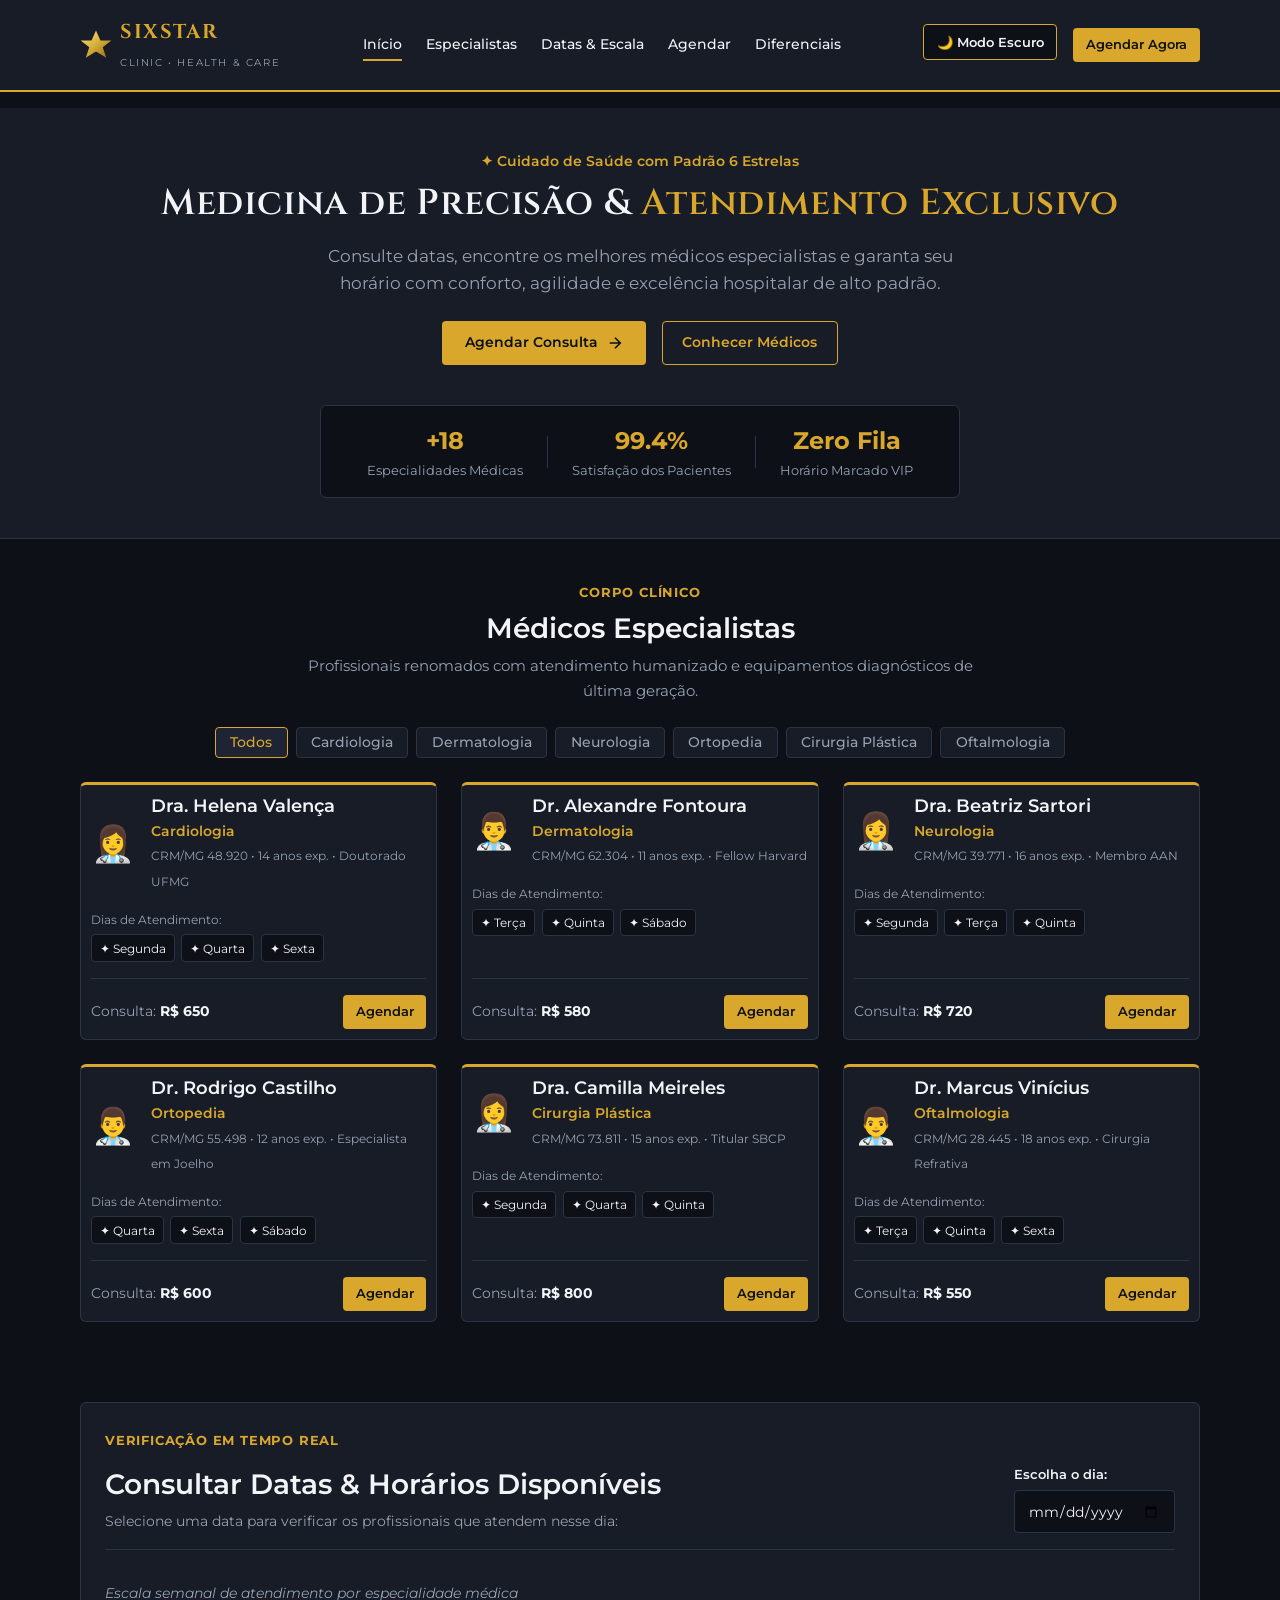
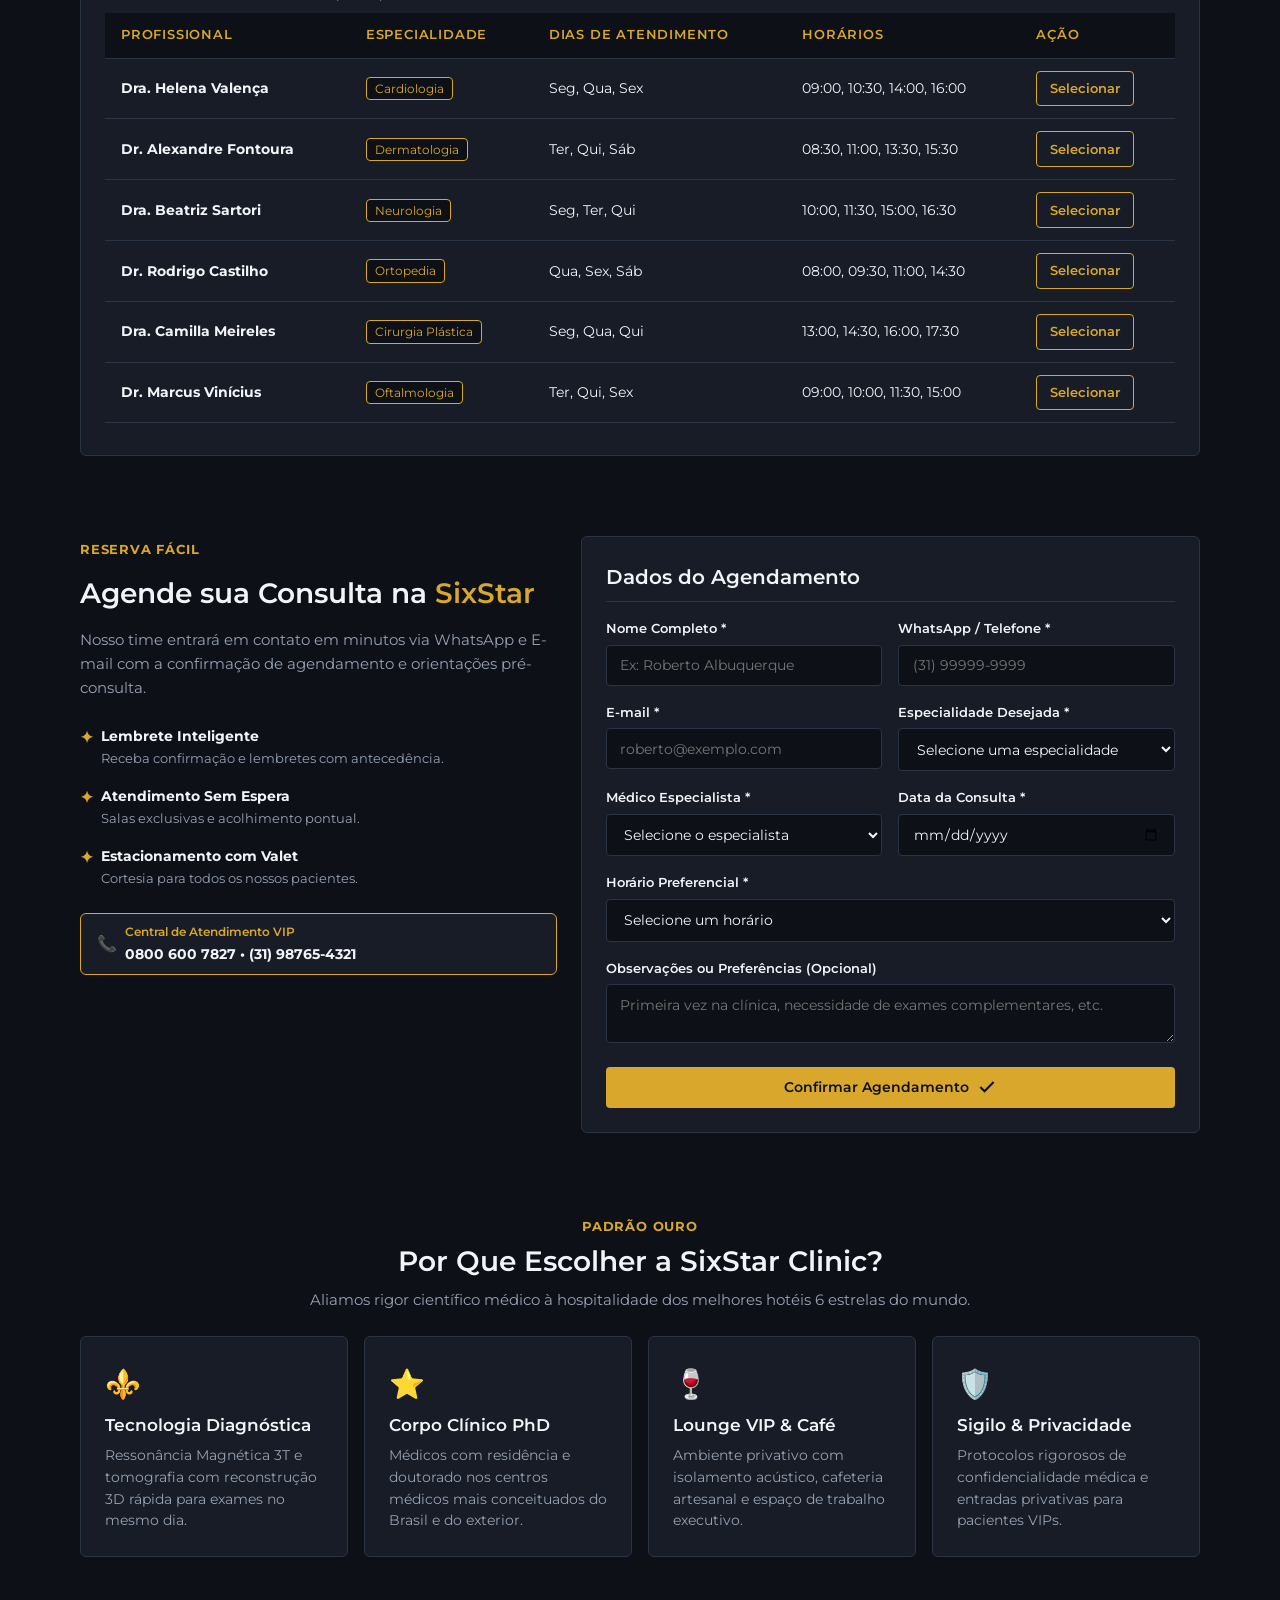
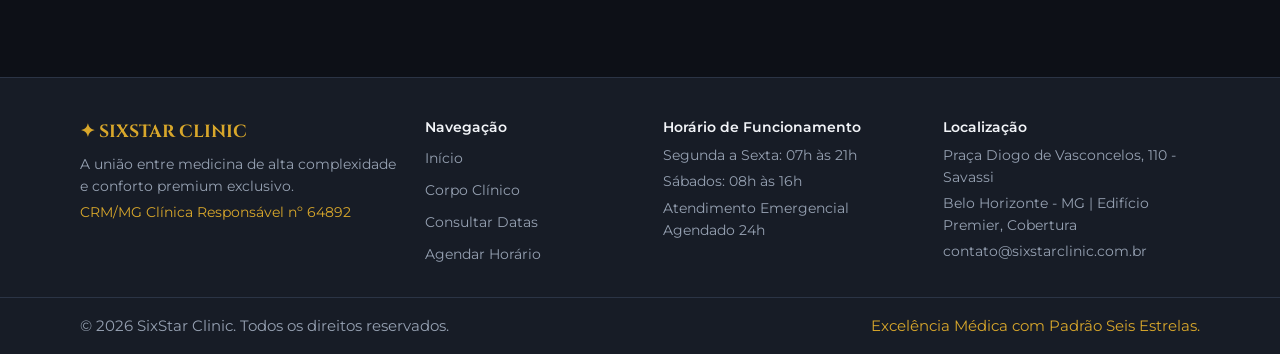
==== commit f119ebf6: "script: ligando script.js com defer no head e teste com console.log" ====
--- a/frontend/index.html
+++ b/frontend/index.html
@@ -14,6 +14,7 @@
     rel="stylesheet">
   <link rel="stylesheet" href="css/estilo.css">
   <!-- <link rel="stylesheet" href="css/tema-claro.css"> -->
+  <script src="js/script.js" defer></script>
 </head>
 
 <body>
@@ -571,8 +572,6 @@
       </div>
     </div>
   </footer>
-
-  <script src="js/script.js" defer></script>
 </body>
 
 </html>
--- a/frontend/css/estilo.css
+++ b/frontend/css/estilo.css
@@ -50,12 +50,12 @@
 }
 
 /* --------------------------------------------------------------------------
-   2. TIPOGRAFIA — Carlos Henrique Silva
+   2. TIPOGRAFIA — Gabriel Ferraz
    Escala hierárquica em rem, entrelinha e largura de leitura
    -------------------------------------------------------------------------- */
 body {
   font-family: var(--fonte);
-  font-size: 1rem;
+  font-size: 16px; /* TODO Gabriel: mudar tamanho para 1rem */
   line-height: 1.6;
   color: var(--texto);
   background-color: var(--fundo);
@@ -109,7 +109,7 @@
 }
 
 /* --------------------------------------------------------------------------
-   3. PÁGINA E CONTEÚDO — Mariana Duarte Lopes
+   3. PÁGINA E CONTEÚDO — Gabrielle Goulart
    Estrutura de main, seções, contêiner de largura máxima e cards
    -------------------------------------------------------------------------- */
 .container {
@@ -248,7 +248,7 @@
   border: 1px solid var(--linha);
   border-top: 3px solid var(--principal);
   border-radius: 6px;
-  padding: var(--e-3);
+  padding: 10px; /* TODO Gabrielle: trocar para var(--e-3) */
   display: flex;
   flex-direction: column;
   transition: transform 0.2s ease, border-color 0.2s ease;
@@ -363,7 +363,7 @@
 }
 
 /* --------------------------------------------------------------------------
-   4. CABEÇALHO E MENU — Lucas Gabriel Ferreira
+   4. CABEÇALHO E MENU — Daniel Santos
    Header fixo, logotipo, navegação sem marcadores e links
    -------------------------------------------------------------------------- */
 .site-header {
@@ -430,7 +430,7 @@
 
 .nav-link:hover,
 .nav-link.active {
-  color: var(--principal);
+  color: inherit; /* TODO Daniel: mudar para var(--principal) */
 }
 
 .nav-link.active::after {
@@ -491,7 +491,7 @@
 }
 
 /* --------------------------------------------------------------------------
-   5. TABELA — Beatriz Helena Castro
+   5. TABELA — Maria Eduarda Nascimento Silva
    border-collapse, caption, th/td, zebra nas linhas e estados interativos
    -------------------------------------------------------------------------- */
 .schedule-lookup-box {
@@ -559,7 +559,7 @@
 }
 
 tbody tr:nth-child(even) {
-  background-color: var(--superficie-alt);
+  background-color: transparent; /* TODO Maria Eduarda: trocar para var(--superficie-alt) */
 }
 
 tbody tr:hover {
@@ -567,7 +567,7 @@
 }
 
 /* --------------------------------------------------------------------------
-   6. FORMULÁRIO E RODAPÉ — Rafael Vinícius Mendes
+   6. FORMULÁRIO E RODAPÉ — Angelina Damasceno
    fieldset, legend, label em bloco, inputs por type, botões, foco e footer
    -------------------------------------------------------------------------- */
 .booking-container {
@@ -701,7 +701,7 @@
 textarea:focus,
 button:focus,
 a:focus {
-  outline: 2px solid var(--realce);
+  outline: none; /* TODO Angelina: trocar para 2px solid var(--realce) */
   outline-offset: 2px;
   border-color: var(--realce);
 }
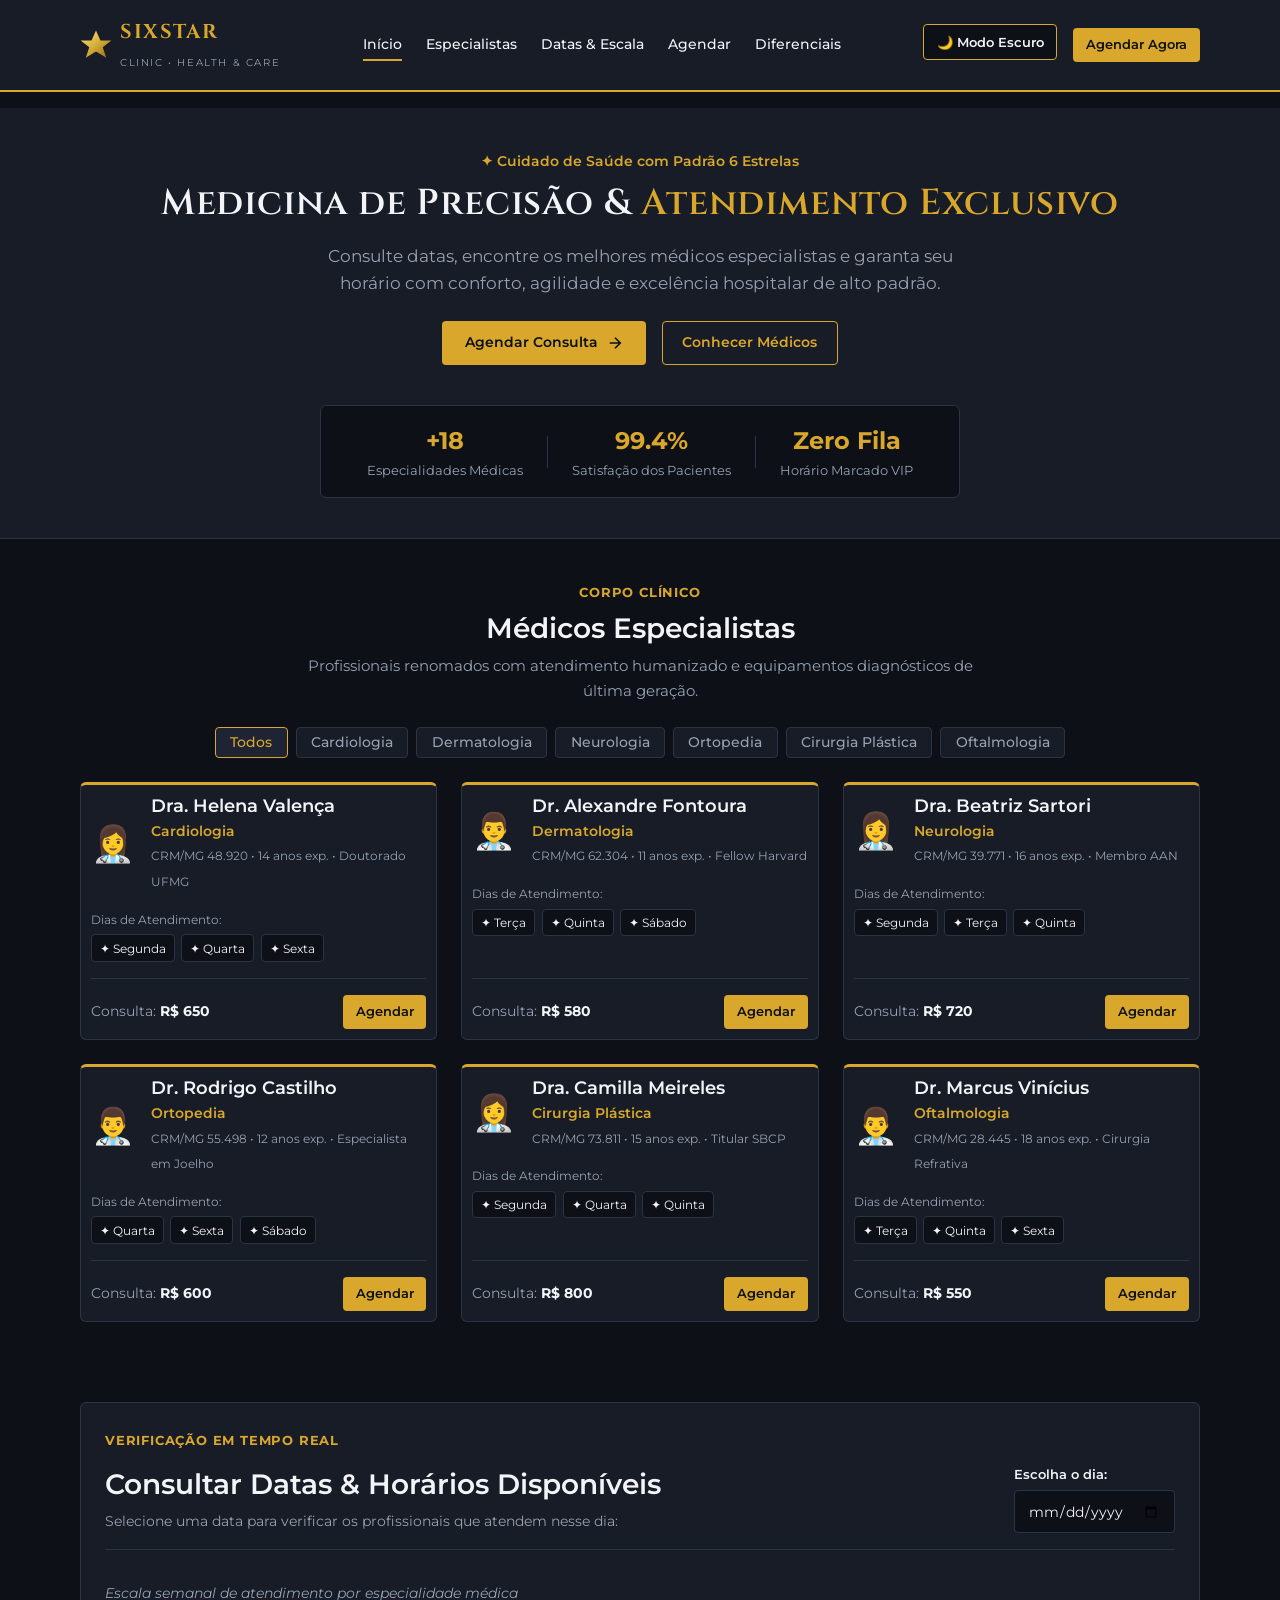
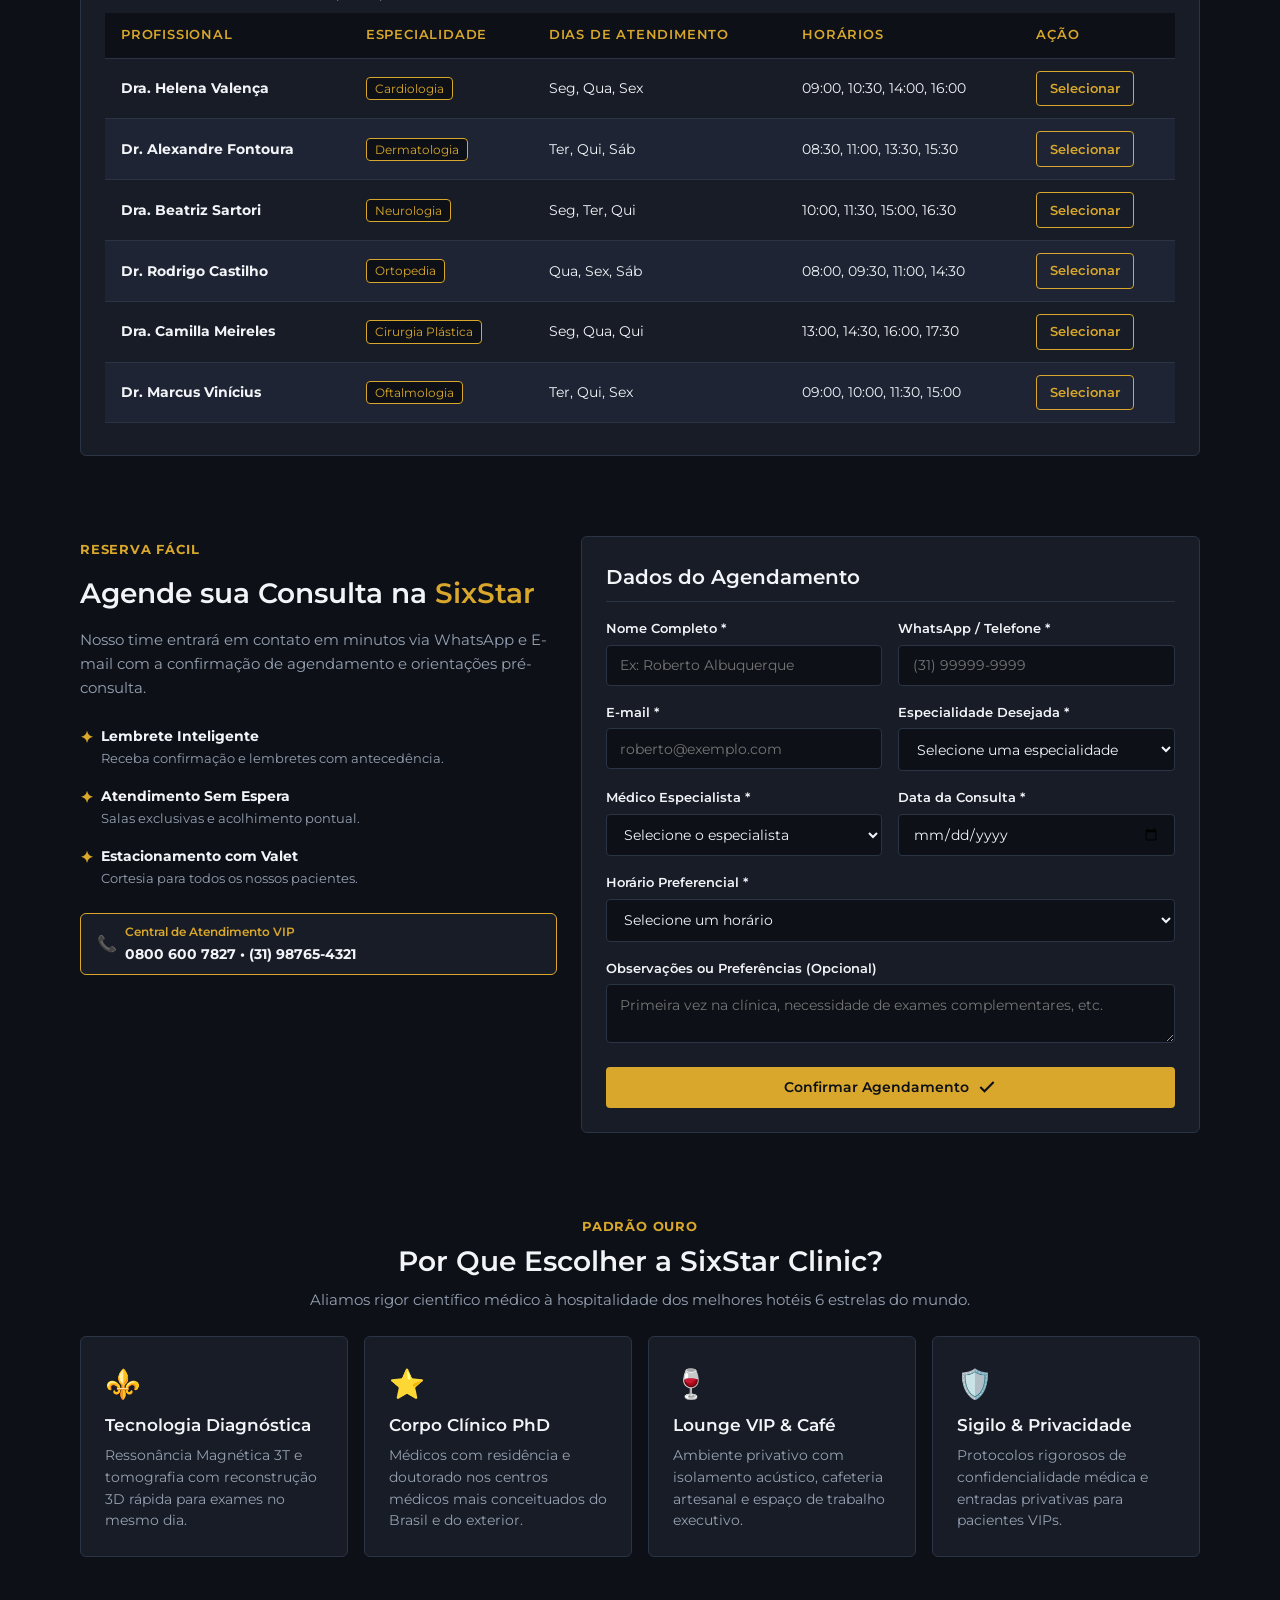
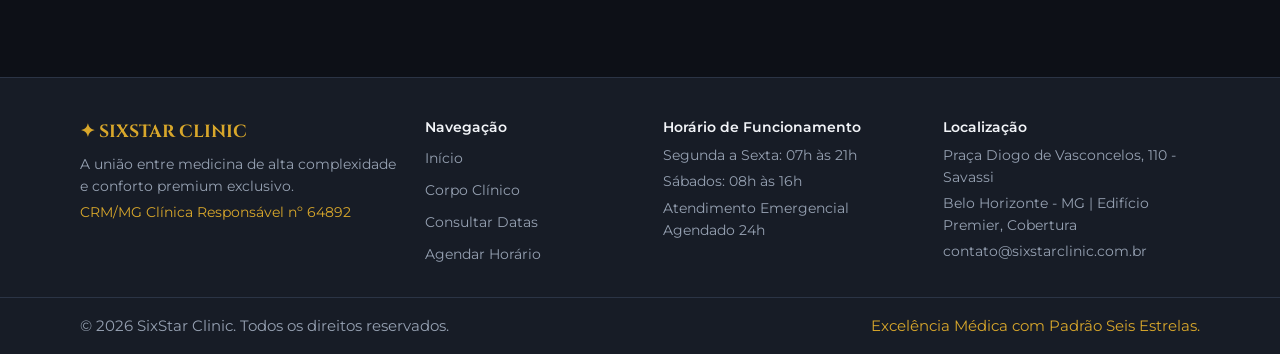
==== commit 736d6192: "feat: adiciona favicon oficial da SixStar Clinic" ====
--- a/frontend/index.html
+++ b/frontend/index.html
@@ -14,6 +14,9 @@
     rel="stylesheet">
   <link rel="stylesheet" href="css/estilo.css">
   <!-- <link rel="stylesheet" href="css/tema-claro.css"> -->
+  <link rel="icon" type="image/png" href="img/favicon.png">
+  <link rel="shortcut icon" href="img/favicon.png">
+  <link rel="apple-touch-icon" href="img/favicon.png">
   <script src="js/script.js" defer></script>
 </head>
 
--- a/frontend/css/estilo.css
+++ b/frontend/css/estilo.css
@@ -55,7 +55,7 @@
    -------------------------------------------------------------------------- */
 body {
   font-family: var(--fonte);
-  font-size: 16px; /* TODO Gabriel: mudar tamanho para 1rem */
+  font-size: 1rem;
   line-height: 1.6;
   color: var(--texto);
   background-color: var(--fundo);
@@ -559,7 +559,7 @@
 }
 
 tbody tr:nth-child(even) {
-  background-color: transparent; /* TODO Maria Eduarda: trocar para var(--superficie-alt) */
+  background-color: var(--superficie-alt);
 }
 
 tbody tr:hover {
@@ -701,7 +701,7 @@
 textarea:focus,
 button:focus,
 a:focus {
-  outline: none; /* TODO Angelina: trocar para 2px solid var(--realce) */
+  outline: 2px solid var(--realce);
   outline-offset: 2px;
   border-color: var(--realce);
 }
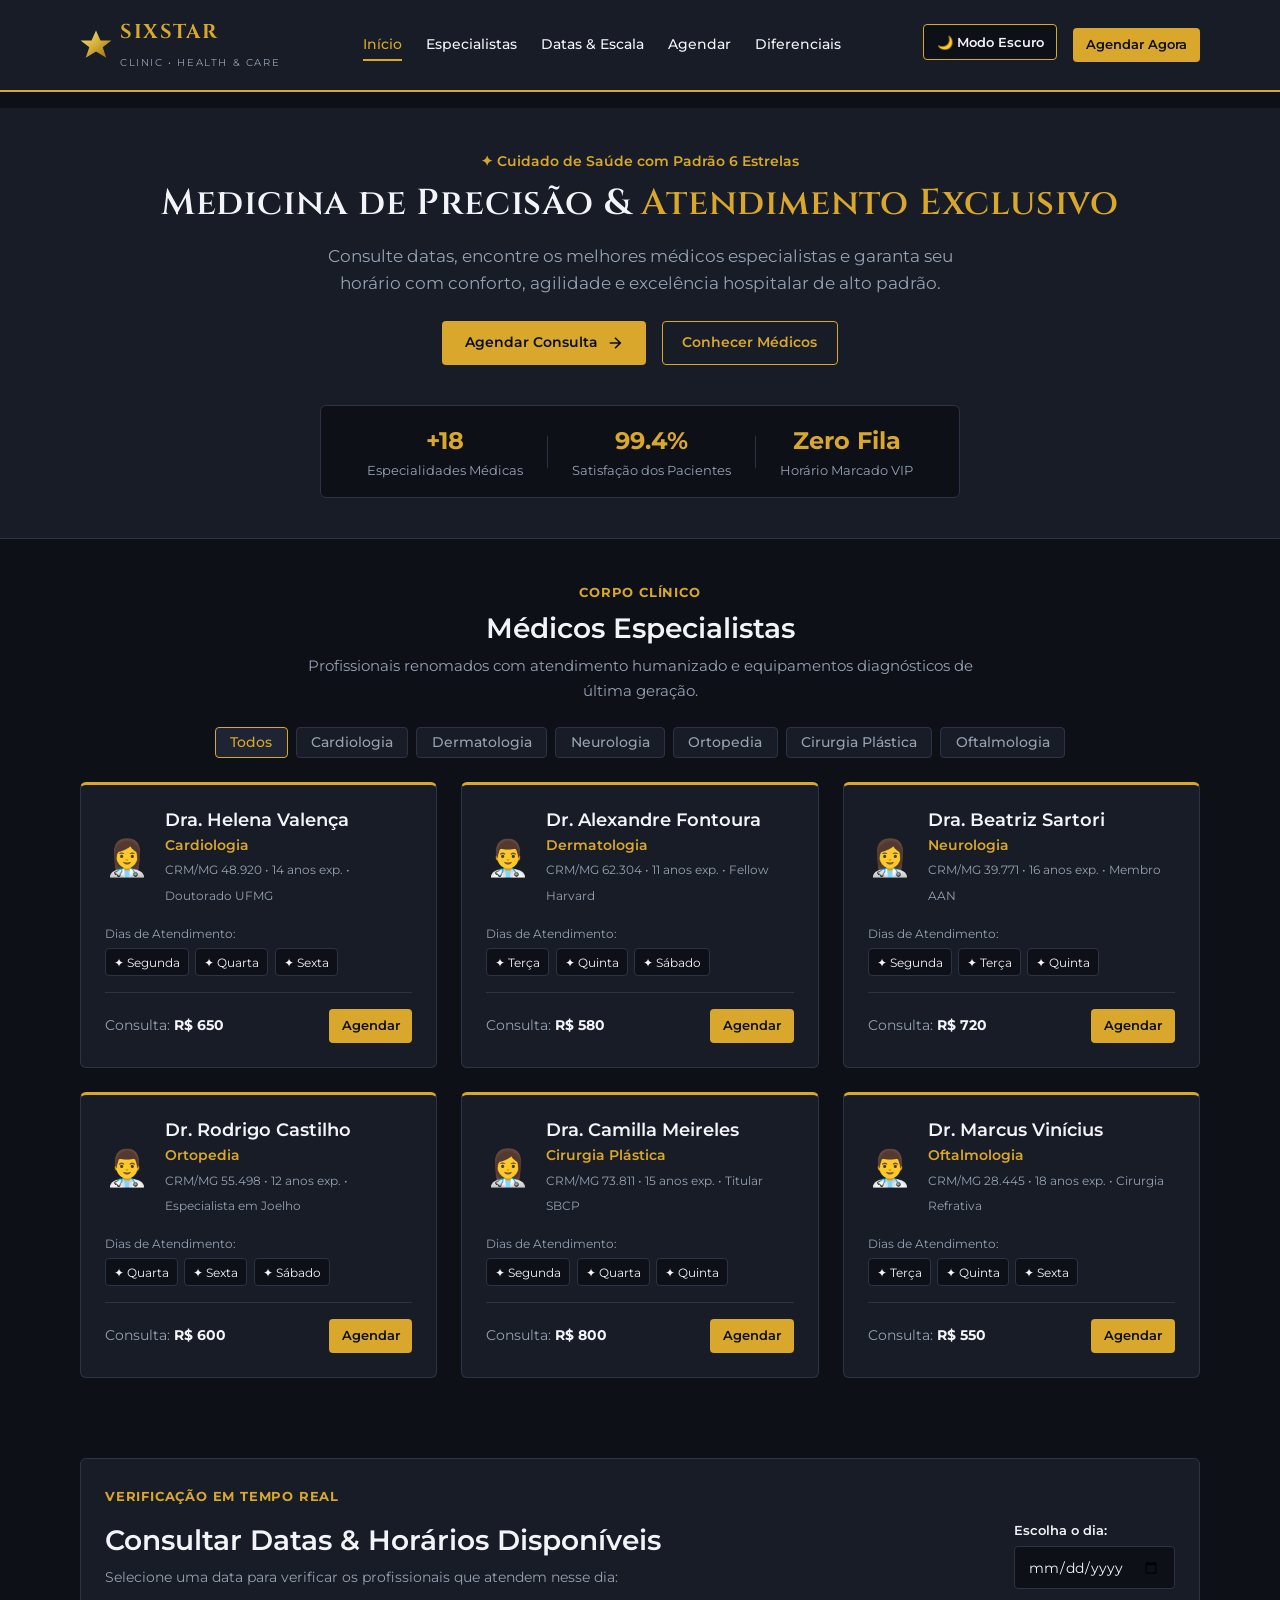
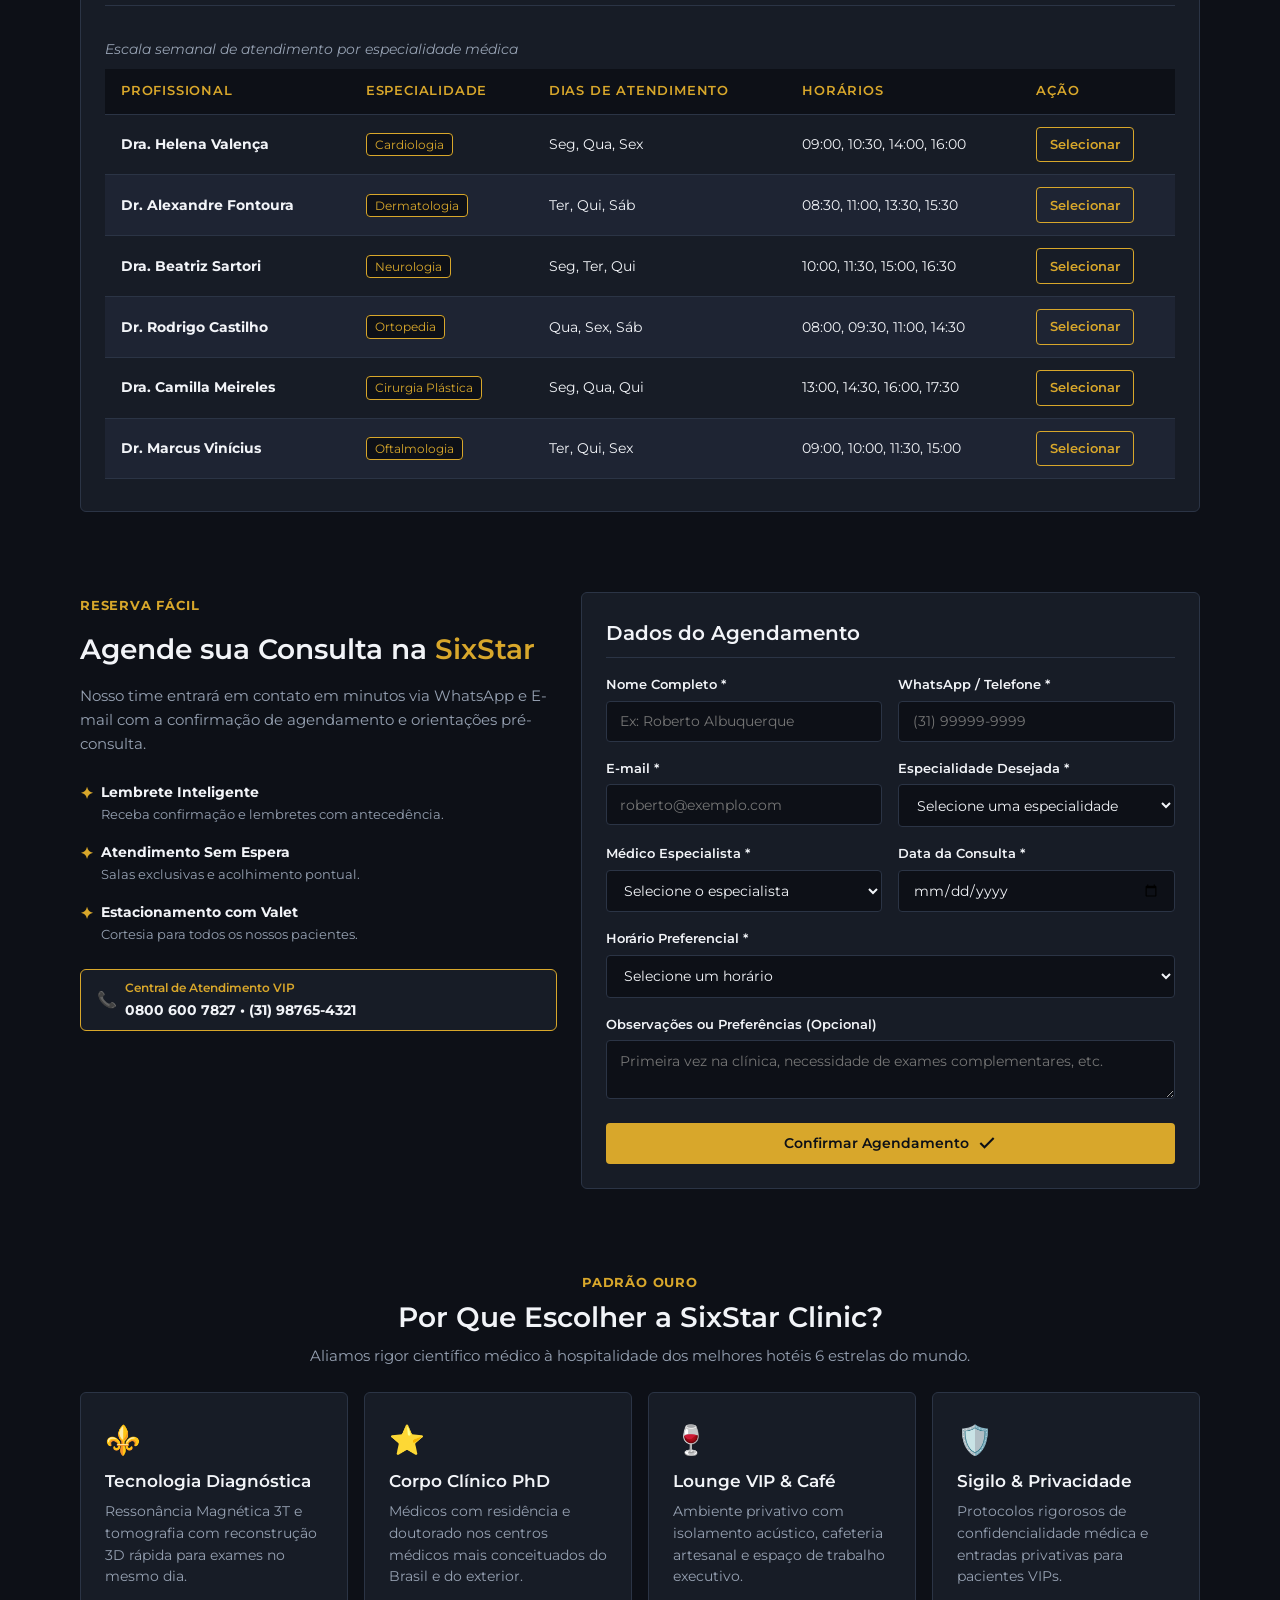
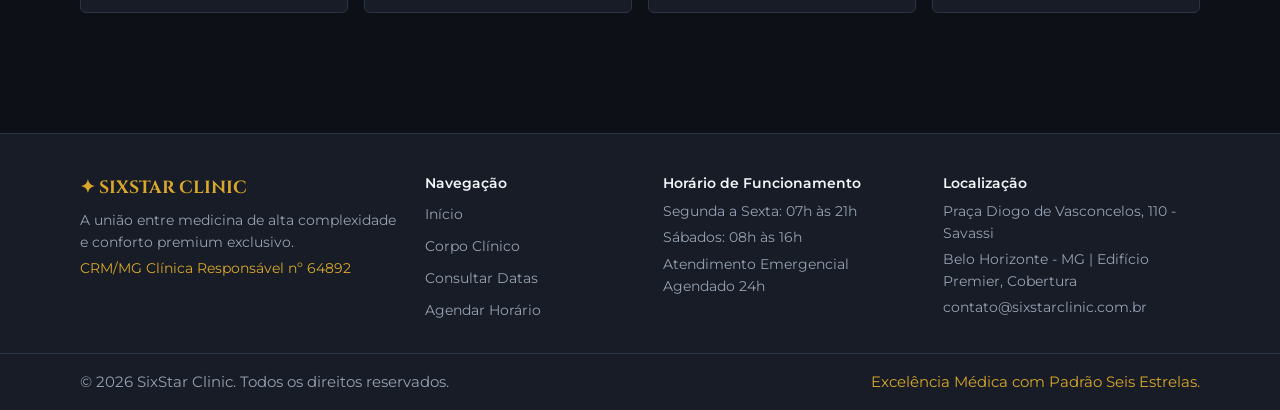
==== commit a6f5f121: "index.html" ====
--- a/frontend/index.html
+++ b/frontend/index.html
@@ -406,7 +406,7 @@
         </div>
 
         <!-- Formulário Interativo -->
-        <div class="booking-form-panel">
+       <div class="booking-form-panel">
           <form id="appointment-form" class="appointment-form" action="../backend/processa-contato.php" method="post">
             <fieldset>
               <legend class="form-title">Dados do Agendamento</legend>
@@ -427,11 +427,11 @@
               <div class="form-row">
                 <div class="form-group">
                   <label for="patient-email">E-mail *</label>
-                  <input type="email" id="patient-email" class="form-input" placeholder="roberto@exemplo.com" required>
+                  <input type="email" id="patient-email" name="email" class="form-input" placeholder="roberto@exemplo.com" required>
                 </div>
                 <div class="form-group">
                   <label for="specialty-select">Especialidade Desejada *</label>
-                  <select id="specialty-select" class="form-select" required>
+                  <select id="specialty-select" name="especialidade" class="form-select" required>
                     <option value="">Selecione uma especialidade</option>
                     <option value="Cardiologia">Cardiologia</option>
                     <option value="Dermatologia">Dermatologia</option>
@@ -479,7 +479,7 @@
 
               <div class="form-group">
                 <label for="appointment-notes">Observações ou Preferências (Opcional)</label>
-                <textarea id="appointment-notes" class="form-textarea" rows="2"
+                <textarea id="appointment-notes" name="observacoes" class="form-textarea" rows="2"
                   placeholder="Primeira vez na clínica, necessidade de exames complementares, etc."></textarea>
               </div>
 
@@ -577,4 +577,4 @@
   </footer>
 </body>
 
-</html>+</html>
--- a/frontend/css/estilo.css
+++ b/frontend/css/estilo.css
@@ -248,7 +248,7 @@
   border: 1px solid var(--linha);
   border-top: 3px solid var(--principal);
   border-radius: 6px;
-  padding: 10px; /* TODO Gabrielle: trocar para var(--e-3) */
+  padding: var(--e-3);
   display: flex;
   flex-direction: column;
   transition: transform 0.2s ease, border-color 0.2s ease;
@@ -430,7 +430,7 @@
 
 .nav-link:hover,
 .nav-link.active {
-  color: inherit; /* TODO Daniel: mudar para var(--principal) */
+  color: var(--principal);
 }
 
 .nav-link.active::after {
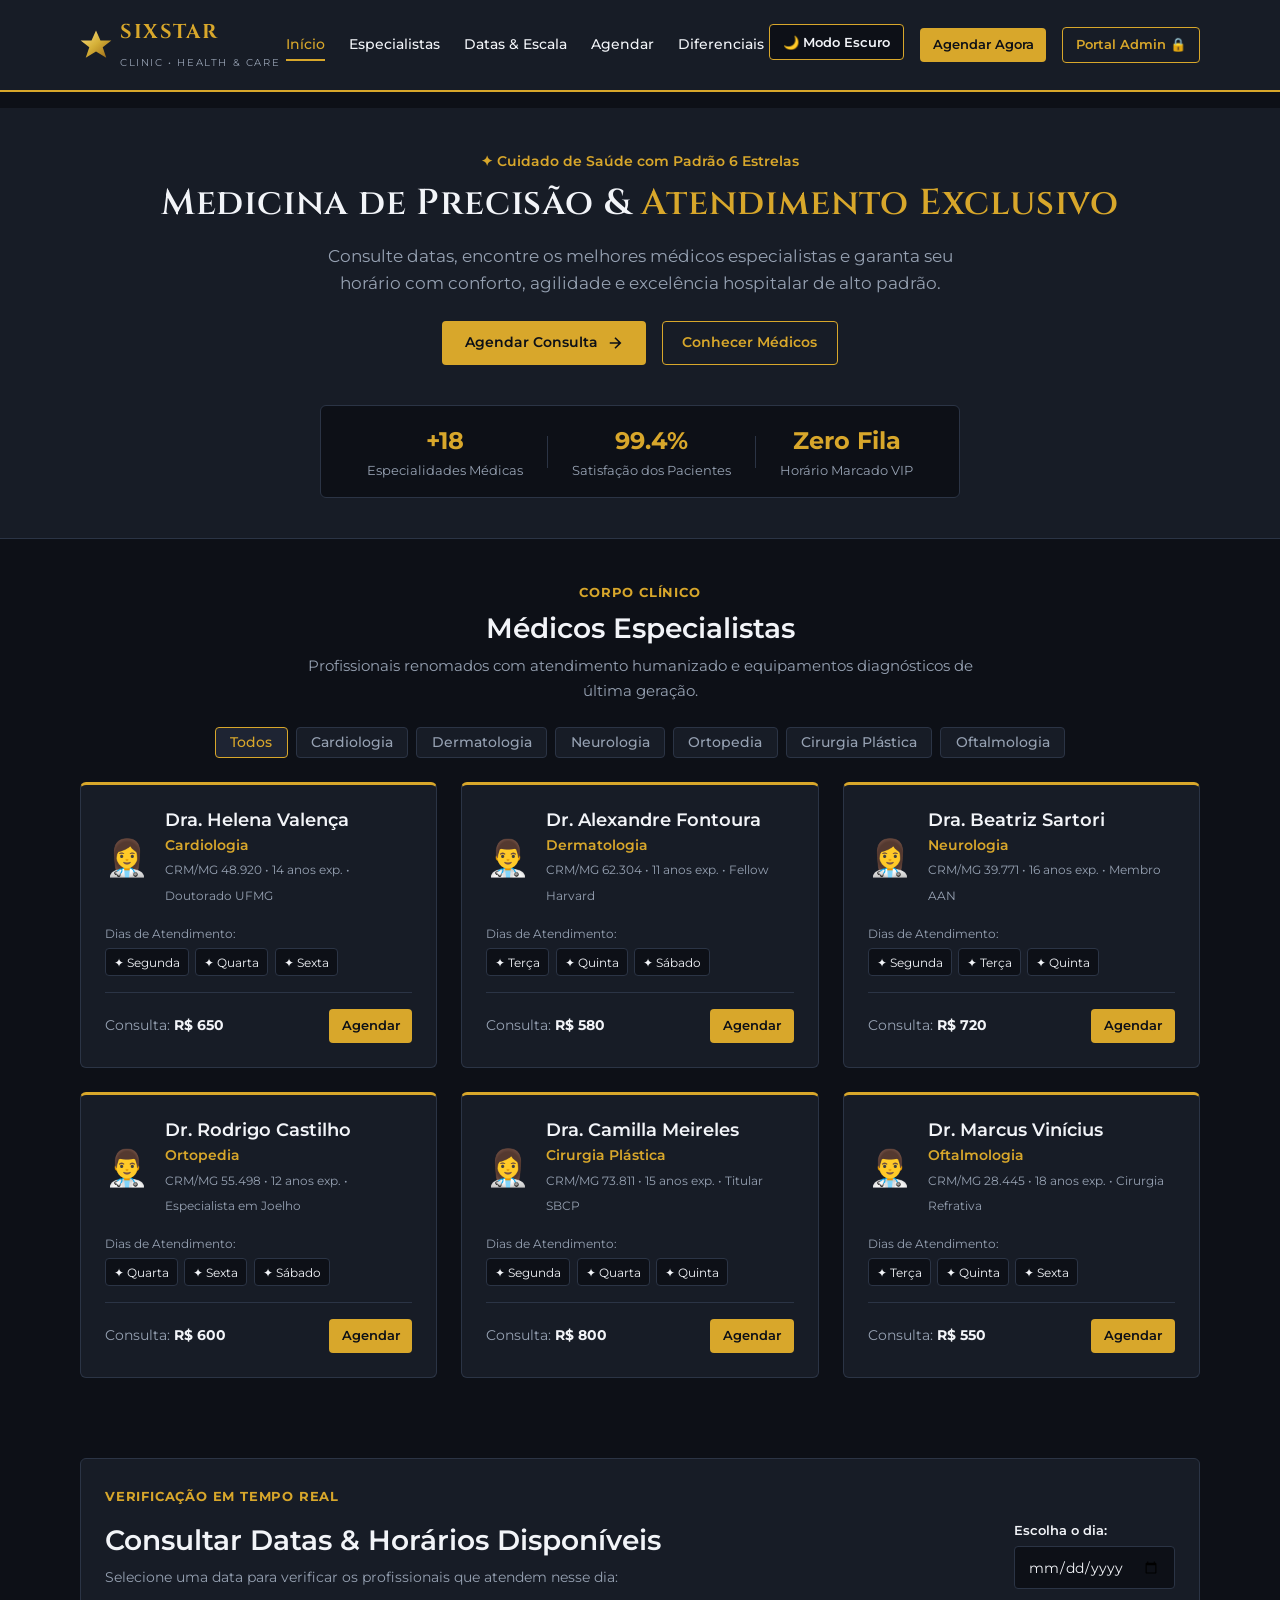
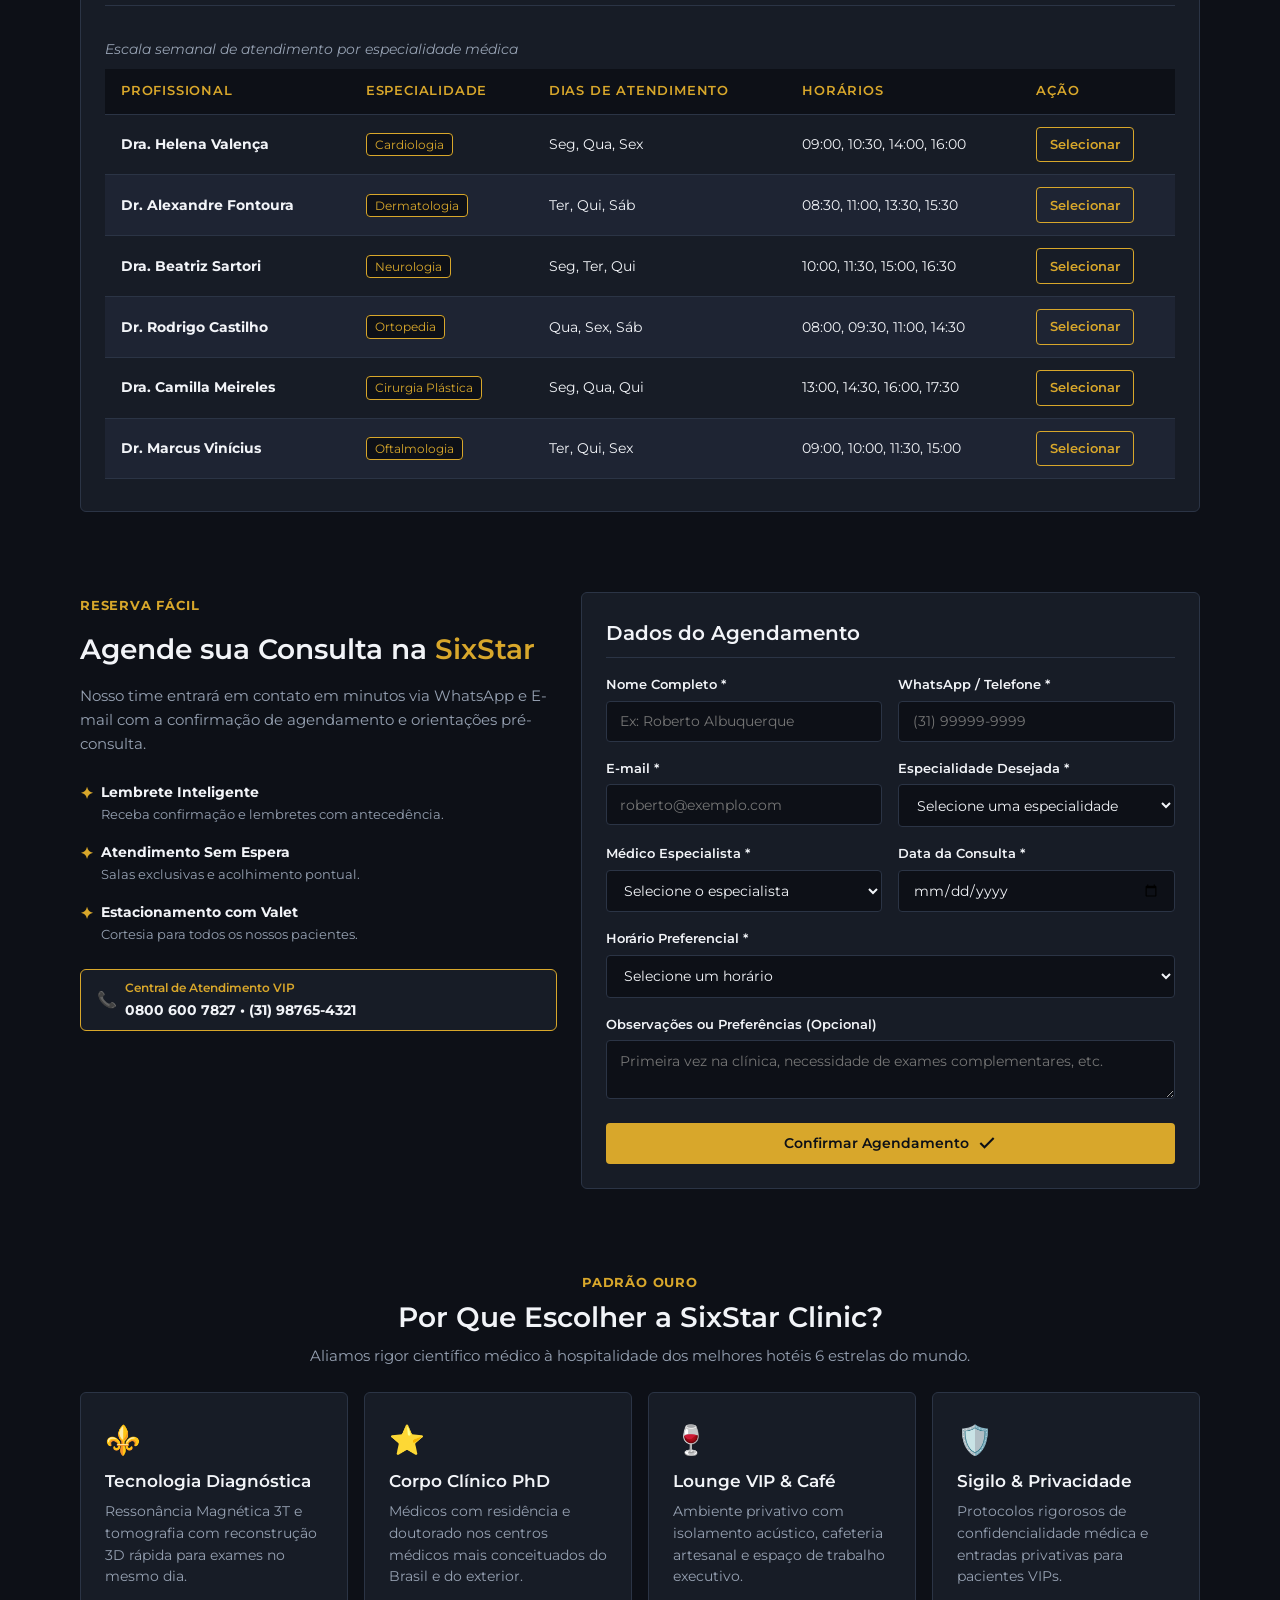
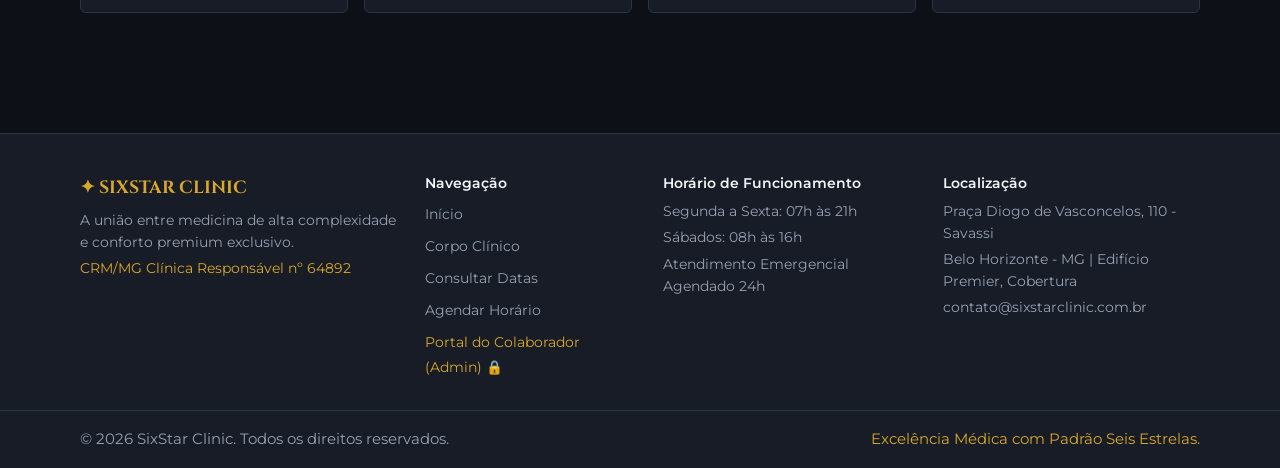
==== commit 719d026a: "feat(ux): adiciona scroll suave, botao do portal admin e ativacao de scripts" ====
--- a/frontend/index.html
+++ b/frontend/index.html
@@ -61,6 +61,7 @@
           <span class="theme-label light-label">Modo Claro</span>
         </label>
         <a href="#agendamento" class="btn-primary-gold btn-compact">Agendar Agora</a>
+        <a href="../backend/admin/login.php" class="btn-outline-gold btn-compact" title="Acesso restrito para recepcionistas e médicos">Portal Admin 🔒</a>
       </div>
     </div>
   </header>
@@ -550,6 +551,7 @@
           <li><a href="#especialistas">Corpo Clínico</a></li>
           <li><a href="#consulta-datas">Consultar Datas</a></li>
           <li><a href="#agendamento">Agendar Horário</a></li>
+          <li><a href="../backend/admin/login.php" style="color: var(--principal);">Portal do Colaborador (Admin) 🔒</a></li>
         </ul>
       </div>
 
@@ -575,6 +577,9 @@
       </div>
     </div>
   </footer>
+  <script src="js/filtros.js" defer></script>
+  <script src="js/validacao.js" defer></script>
 </body>
 
+
 </html>
--- a/frontend/css/estilo.css
+++ b/frontend/css/estilo.css
@@ -49,6 +49,12 @@
   padding: 0;
 }
 
+/* Rolagem suave em toda a página e compensação do header fixo */
+html {
+  scroll-behavior: smooth;
+  scroll-padding-top: 5.5rem;
+}
+
 /* --------------------------------------------------------------------------
    2. TIPOGRAFIA — Gabriel Ferraz
    Escala hierárquica em rem, entrelinha e largura de leitura
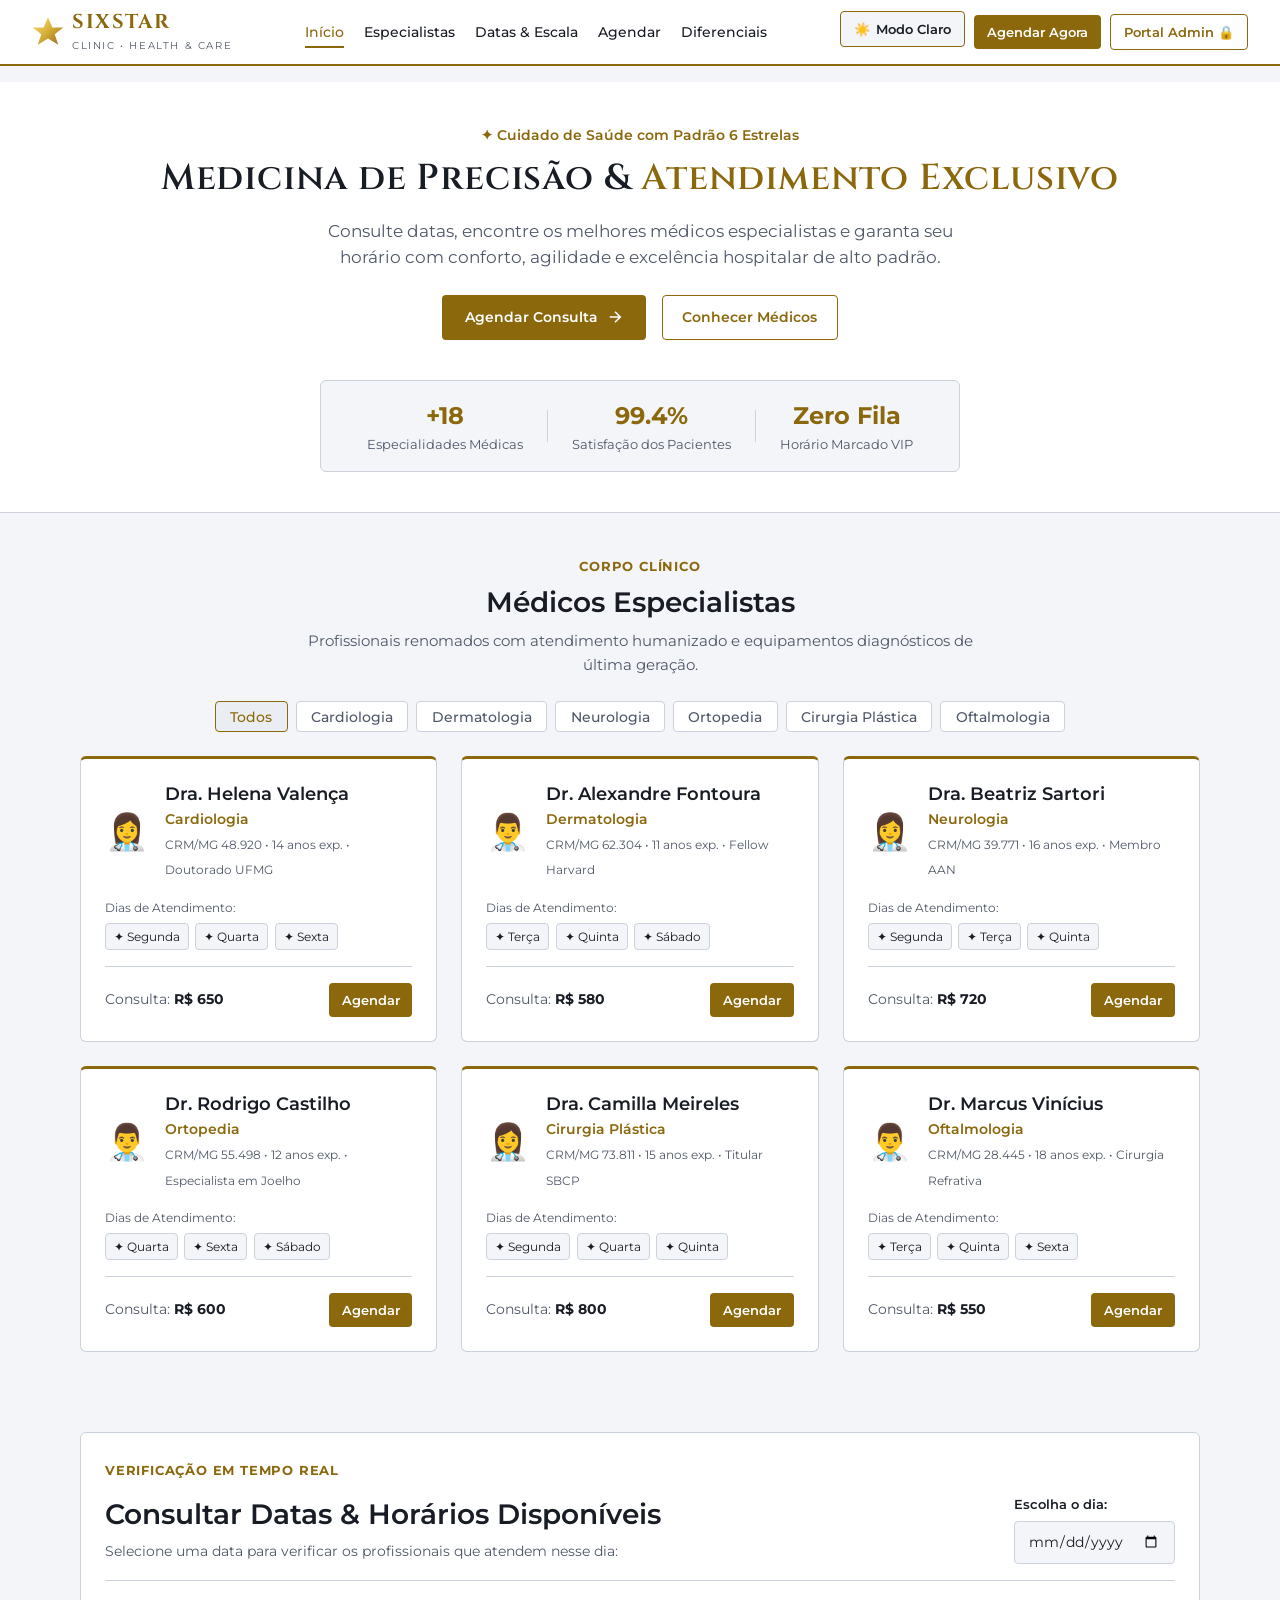
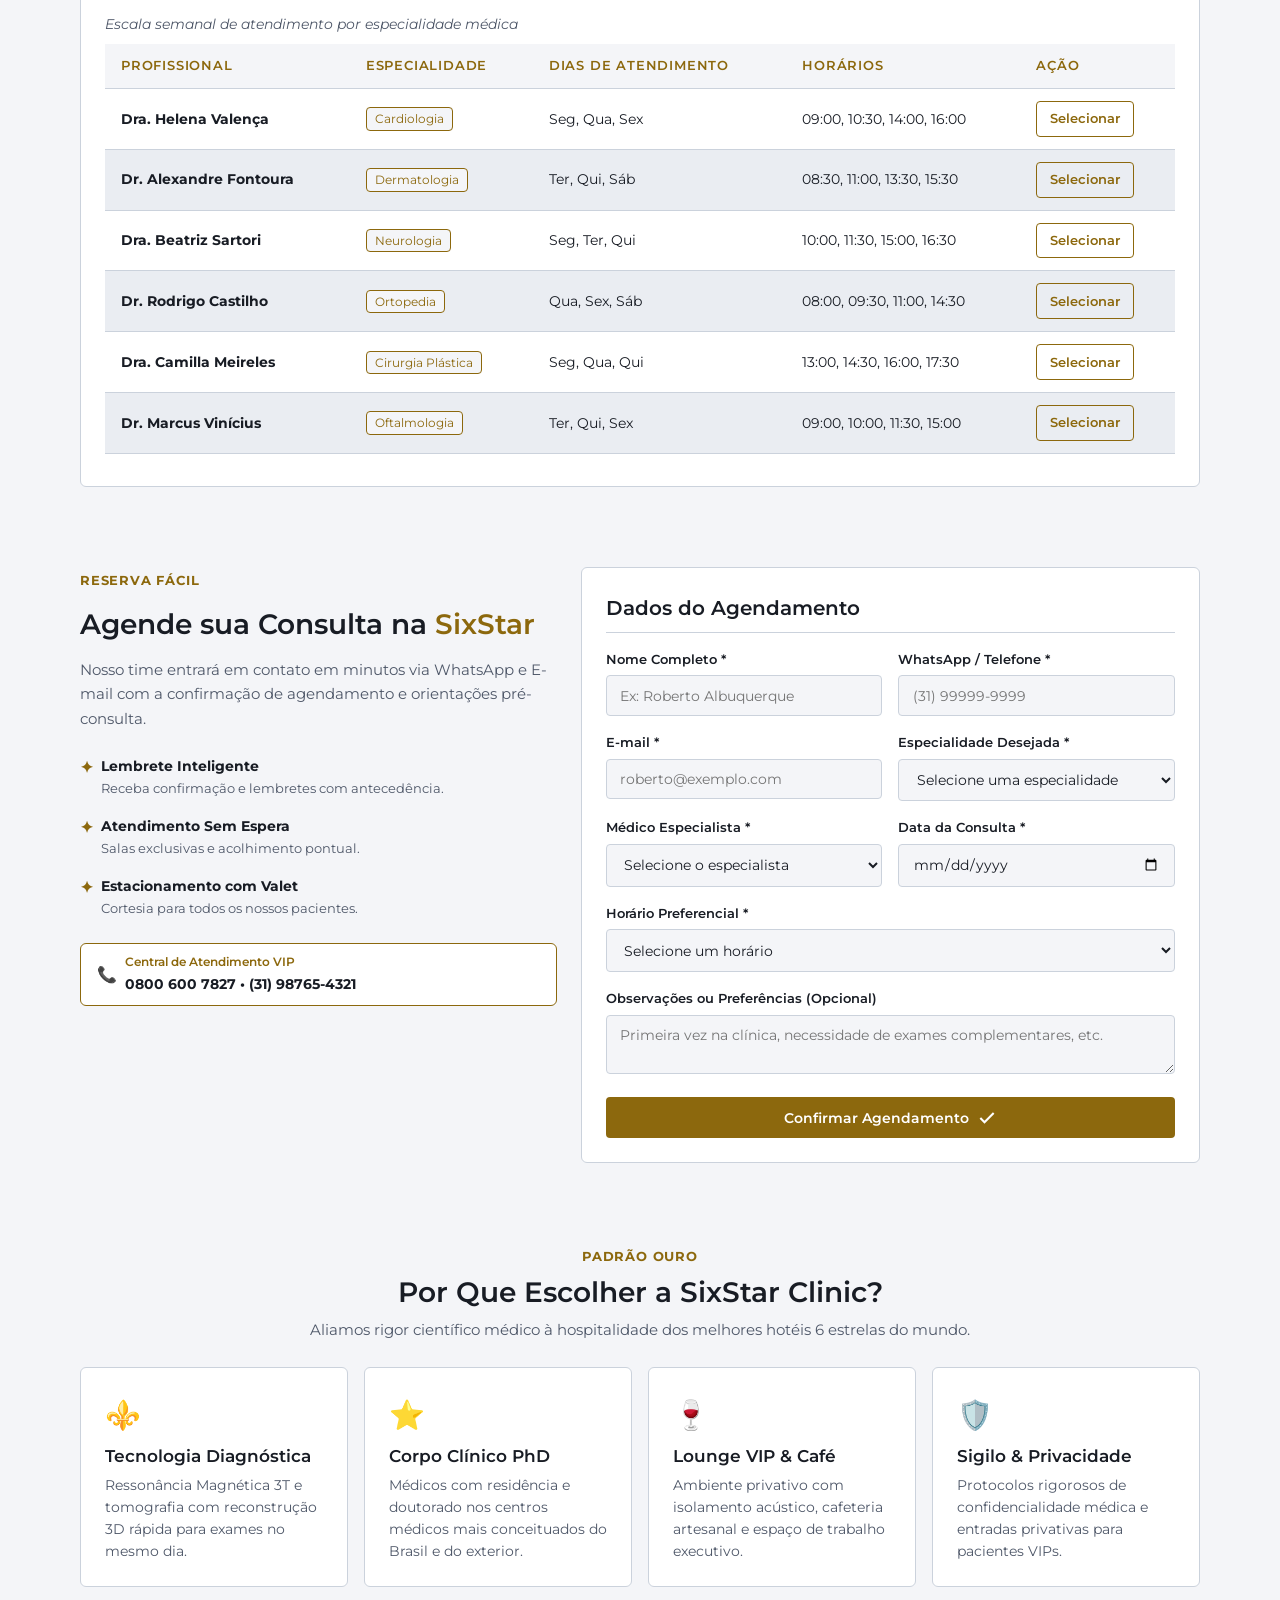
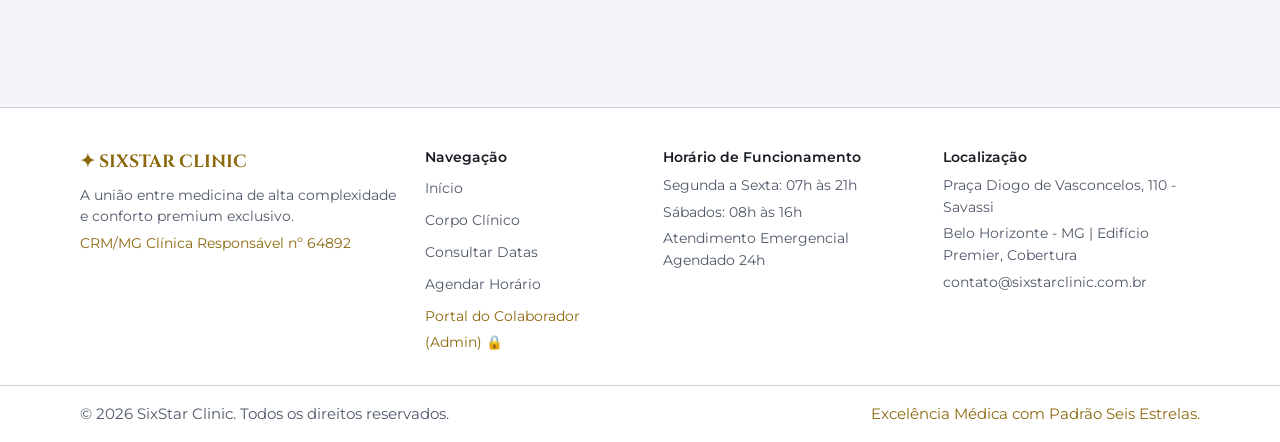
==== commit 1a64d06b: "fix: ajusta cabecalho, css e status do painel admin, filtros, tema e rolagem suave" ====
--- a/frontend/index.html
+++ b/frontend/index.html
@@ -12,12 +12,14 @@
   <link
     href="https://fonts.googleapis.com/css2?family=Cinzel:wght@500;600;700;800&family=Montserrat:wght@300;400;500;600;700&display=swap"
     rel="stylesheet">
-  <link rel="stylesheet" href="css/estilo.css">
-  <!-- <link rel="stylesheet" href="css/tema-claro.css"> -->
+  <link rel="stylesheet" href="css/estilo.css?v=2">
+  <!-- Tema claro: começa desativado (media="not all"); o tema.js liga/desliga -->
+  <link rel="stylesheet" href="css/tema-claro.css?v=2" id="tema-claro-css" media="not all">
+  <script src="js/tema.js?v=2"></script>
   <link rel="icon" type="image/png" href="img/favicon.png">
   <link rel="shortcut icon" href="img/favicon.png">
   <link rel="apple-touch-icon" href="img/favicon.png">
-  <script src="js/script.js" defer></script>
+  <script src="js/script.js?v=2" defer></script>
 </head>
 
 <body>
@@ -52,7 +54,7 @@
       </nav>
 
       <div class="header-actions">
-        <!-- Switch de Tema 100% CSS Puro (sem depender de JS) -->
+        <!-- Switch de Tema: checkbox + label (rótulo troca via CSS, cores via tema.js) -->
         <input type="checkbox" id="theme-checkbox" class="theme-checkbox" aria-label="Alternar tema">
         <label for="theme-checkbox" class="theme-toggle-btn" title="Alternar entre tema Escuro e Claro">
           <span class="theme-icon moon-icon">🌙</span>
@@ -577,7 +579,7 @@
       </div>
     </div>
   </footer>
-  <script src="js/filtros.js" defer></script>
+  <script src="js/filtros.js?v=2" defer></script>
   <script src="js/validacao.js" defer></script>
 </body>
 
--- a/frontend/css/estilo.css
+++ b/frontend/css/estilo.css
@@ -52,7 +52,7 @@
 /* Rolagem suave em toda a página e compensação do header fixo */
 html {
   scroll-behavior: smooth;
-  scroll-padding-top: 5.5rem;
+  scroll-padding-top: 5rem;
 }
 
 /* --------------------------------------------------------------------------
@@ -384,13 +384,23 @@
   display: flex;
   align-items: center;
   justify-content: space-between;
-  padding: var(--e-2) 0;
+  gap: var(--e-3);
+  padding: 0.6rem 0;
+  width: 95%;
+  max-width: 80rem;
+  min-height: 4rem;
 }
 
 .brand-logo {
   display: flex;
   align-items: center;
   gap: var(--e-1);
+  flex-shrink: 0;
+  white-space: nowrap;
+}
+
+.logo-text {
+  line-height: 1.2;
 }
 
 .logo-symbol {
@@ -421,17 +431,19 @@
 
 .main-nav {
   display: flex;
-  gap: var(--e-3);
+  align-items: center;
+  gap: 1.25rem;
   list-style: none;
 }
 
 .nav-link {
   color: var(--texto);
-  font-size: 0.9rem;
+  font-size: 0.88rem;
   font-weight: 500;
   text-decoration: none;
   padding: 0.3rem 0;
   position: relative;
+  white-space: nowrap;
 }
 
 .nav-link:hover,
@@ -452,7 +464,13 @@
 .header-actions {
   display: flex;
   align-items: center;
-  gap: var(--e-2);
+  gap: 0.6rem;
+  flex-shrink: 0;
+}
+
+.header-actions .btn-compact,
+.theme-toggle-btn {
+  white-space: nowrap;
 }
 
 .theme-checkbox {
@@ -469,6 +487,9 @@
   font-size: 0.82rem;
   font-weight: 600;
   font-family: inherit;
+  display: inline-flex;
+  align-items: center;
+  gap: 0.35rem;
 }
 
 .theme-toggle-btn:hover {
@@ -859,6 +880,33 @@
 /* --------------------------------------------------------------------------
    RESPONSIVIDADE (MEDIA QUERIES)
    -------------------------------------------------------------------------- */
+
+/* Card de médico escondido pelo filtro de especialidade */
+.doctor-card.is-hidden {
+  display: none;
+}
+
+/* Cabeçalho: telas médias — botão de tema só com ícone */
+@media (max-width: 78rem) {
+  .theme-label {
+    display: none !important;
+  }
+
+  .main-nav {
+    gap: 1rem;
+  }
+
+  .nav-link {
+    font-size: 0.84rem;
+  }
+}
+
+/* Cabeçalho: notebooks pequenos — esconde o "Agendar Agora" (já existe no menu) */
+@media (max-width: 66rem) {
+  .header-actions .btn-primary-gold {
+    display: none;
+  }
+}
 @media (max-width: 53.125rem) {
   .booking-container {
     grid-template-columns: 1fr;
